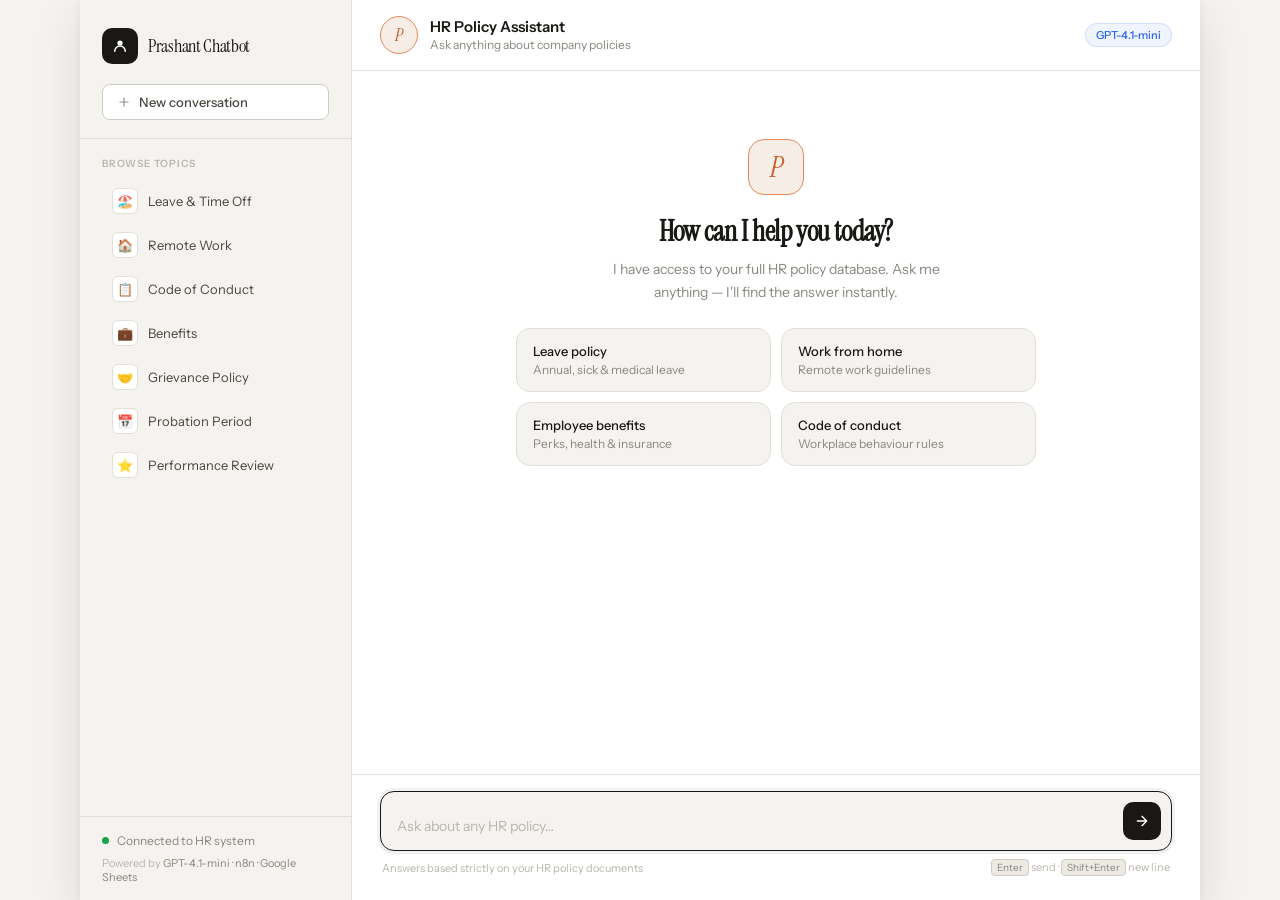
==== index.html @ 4863234f "Rename prashant-chatbot_5.html to index.html" ====
<!DOCTYPE html>
<html lang="en">
<head>
<meta charset="UTF-8"/>
<meta name="viewport" content="width=device-width, initial-scale=1.0"/>
<title>Prashant Chatbot — HR Assistant</title>
<link rel="preconnect" href="https://fonts.googleapis.com"/>
<link rel="preconnect" href="https://fonts.gstatic.com" crossorigin/>
<link href="https://fonts.googleapis.com/css2?family=Instrument+Sans:wght@400;500;600&family=Instrument+Serif:ital@0;1&display=swap" rel="stylesheet"/>
<style>
*,*::before,*::after{box-sizing:border-box;margin:0;padding:0}

:root{
  --bg:#f5f3ef;
  --bg2:#edeae4;
  --white:#ffffff;
  --ink:#1a1814;
  --ink2:#4a4740;
  --ink3:#8a8780;
  --ink4:#b8b5ae;
  --accent:#c8622a;
  --accent-light:#f5ede6;
  --accent-mid:#e8895a;
  --blue:#2563eb;
  --blue-light:#eff4ff;
  --green:#16a34a;
  --green-light:#f0fdf4;
  --border:#e2dfd8;
  --border2:#d0cdc6;
  --shadow:0 1px 3px rgba(0,0,0,.06),0 4px 16px rgba(0,0,0,.06);
  --shadow-lg:0 2px 8px rgba(0,0,0,.06),0 16px 48px rgba(0,0,0,.10);
  --r:14px;
  --r-sm:8px;
  --r-pill:999px;
  --sans:'Instrument Sans',sans-serif;
  --serif:'Instrument Serif',serif;
}

html,body{height:100%;background:var(--bg);font-family:var(--sans);font-size:15px;color:var(--ink);-webkit-font-smoothing:antialiased}

/* ═══ LAYOUT ═══ */
.shell{
  display:grid;
  grid-template-columns:272px 1fr;
  height:100vh;
  max-width:1120px;
  margin:0 auto;
  background:var(--white);
  box-shadow:var(--shadow-lg);
}

/* ═══ SIDEBAR ═══ */
.sidebar{
  display:flex;
  flex-direction:column;
  background:var(--bg);
  border-right:1px solid var(--border);
  overflow:hidden;
}

.sidebar-top{
  padding:28px 22px 18px;
  border-bottom:1px solid var(--border);
}

.brand{
  display:flex;
  align-items:center;
  gap:10px;
  margin-bottom:20px;
}

.brand-icon{
  width:36px;height:36px;
  border-radius:10px;
  background:var(--ink);
  display:flex;align-items:center;justify-content:center;
  flex-shrink:0;
}
.brand-icon svg{width:18px;height:18px}

.brand-name{
  font-family:var(--serif);
  font-size:18px;
  color:var(--ink);
  letter-spacing:-0.3px;
}

.new-chat{
  display:flex;
  align-items:center;
  gap:8px;
  width:100%;
  padding:9px 14px;
  background:var(--white);
  border:1px solid var(--border2);
  border-radius:var(--r-sm);
  font-family:var(--sans);
  font-size:13px;
  font-weight:500;
  color:var(--ink2);
  cursor:pointer;
  transition:all .15s;
}
.new-chat:hover{background:var(--ink);color:#fff;border-color:var(--ink)}
.new-chat svg{width:14px;height:14px;opacity:.6;transition:opacity .15s}
.new-chat:hover svg{opacity:1}

.sidebar-section{
  padding:18px 22px 8px;
}
.sidebar-label{
  font-size:10px;
  font-weight:600;
  letter-spacing:.08em;
  text-transform:uppercase;
  color:var(--ink4);
  margin-bottom:10px;
}

.topic-list{display:flex;flex-direction:column;gap:2px}

.topic-btn{
  display:flex;
  align-items:center;
  gap:10px;
  padding:8px 10px;
  border-radius:var(--r-sm);
  font-size:13px;
  color:var(--ink2);
  background:none;
  border:none;
  cursor:pointer;
  font-family:var(--sans);
  text-align:left;
  transition:background .12s,color .12s;
  width:100%;
}
.topic-btn:hover{background:var(--bg2);color:var(--ink)}
.t-icon{
  width:26px;height:26px;
  border-radius:6px;
  background:var(--white);
  border:1px solid var(--border);
  display:flex;align-items:center;justify-content:center;
  font-size:13px;
  flex-shrink:0;
}

.sidebar-footer{
  margin-top:auto;
  padding:16px 22px;
  border-top:1px solid var(--border);
}
.status-row{
  display:flex;align-items:center;gap:8px;
  font-size:12px;color:var(--ink3);
}
.status-dot{
  width:7px;height:7px;border-radius:50%;
  background:var(--green);
  animation:breathe 2.5s ease-in-out infinite;
}
@keyframes breathe{0%,100%{opacity:1}50%{opacity:.4}}
.powered{margin-top:8px;font-size:11px;color:var(--ink4)}
.powered span{color:var(--ink3)}

/* ═══ MAIN ═══ */
.main{display:flex;flex-direction:column;height:100vh;overflow:hidden}

.topbar{
  display:flex;
  align-items:center;
  justify-content:space-between;
  padding:16px 28px;
  border-bottom:1px solid var(--border);
  flex-shrink:0;
  background:var(--white);
}
.topbar-left{display:flex;align-items:center;gap:12px}
.agent-av{
  width:38px;height:38px;
  border-radius:50%;
  background:var(--accent-light);
  border:1.5px solid var(--accent-mid);
  display:flex;align-items:center;justify-content:center;
  font-family:var(--serif);
  font-style:italic;
  font-size:17px;
  color:var(--accent);
}
.topbar-name{font-size:15px;font-weight:600;color:var(--ink);line-height:1.2}
.topbar-sub{font-size:12px;color:var(--ink3);margin-top:1px}
.model-badge{
  font-size:11px;font-weight:500;
  padding:4px 10px;
  background:var(--blue-light);
  color:var(--blue);
  border-radius:var(--r-pill);
  border:1px solid rgba(37,99,235,.15);
}

/* Messages */
.messages-wrap{
  flex:1;
  overflow-y:auto;
  padding:32px 28px;
  display:flex;
  flex-direction:column;
  gap:26px;
  background:var(--white);
  scroll-behavior:smooth;
}
.messages-wrap::-webkit-scrollbar{width:4px}
.messages-wrap::-webkit-scrollbar-thumb{background:var(--border2);border-radius:4px}

/* Welcome */
.welcome{
  text-align:center;
  padding:36px 20px 16px;
  animation:fadeIn .5s ease both;
}
.welcome-icon{
  width:56px;height:56px;
  border-radius:16px;
  background:var(--accent-light);
  border:1.5px solid var(--accent-mid);
  display:flex;align-items:center;justify-content:center;
  margin:0 auto 18px;
  font-family:var(--serif);
  font-style:italic;
  font-size:28px;
  color:var(--accent);
}
.welcome h2{
  font-family:var(--serif);
  font-size:28px;
  letter-spacing:-.4px;
  color:var(--ink);
  margin-bottom:8px;
}
.welcome p{font-size:14px;color:var(--ink3);max-width:340px;margin:0 auto;line-height:1.65}

.prompts-grid{
  display:grid;
  grid-template-columns:1fr 1fr;
  gap:10px;
  max-width:520px;
  margin:24px auto 0;
}
.prompt-card{
  padding:14px 16px;
  background:var(--bg);
  border:1px solid var(--border);
  border-radius:var(--r);
  cursor:pointer;
  text-align:left;
  font-family:var(--sans);
  transition:all .15s;
  animation:fadeUp .4s ease both;
}
.prompt-card:nth-child(1){animation-delay:.05s}
.prompt-card:nth-child(2){animation-delay:.10s}
.prompt-card:nth-child(3){animation-delay:.15s}
.prompt-card:nth-child(4){animation-delay:.20s}
.prompt-card:hover{background:var(--white);border-color:var(--accent-mid);box-shadow:0 2px 12px rgba(200,98,42,.10)}
.prompt-card:hover .pc-arrow{opacity:1;transform:translateX(0)}
.pc-title{font-size:13px;font-weight:500;color:var(--ink);margin-bottom:3px;display:flex;align-items:center;justify-content:space-between}
.pc-arrow{opacity:0;transform:translateX(-4px);transition:all .15s;font-size:12px;color:var(--accent)}
.pc-sub{font-size:12px;color:var(--ink3)}

/* Message rows */
.msg-group{
  display:flex;
  gap:12px;
  animation:fadeUp .25s ease both;
}
.msg-group.user{flex-direction:row-reverse}

@keyframes fadeUp{from{opacity:0;transform:translateY(12px)}to{opacity:1;transform:translateY(0)}}
@keyframes fadeIn{from{opacity:0}to{opacity:1}}

.msg-av{
  width:32px;height:32px;flex-shrink:0;
  border-radius:50%;
  display:flex;align-items:center;justify-content:center;
  font-size:12px;font-weight:600;
  margin-top:2px;
}
.msg-group.bot .msg-av{background:var(--accent-light);border:1.5px solid var(--accent-mid);color:var(--accent);font-family:var(--serif);font-style:italic;font-size:15px}
.msg-group.user .msg-av{background:var(--ink);color:#fff;font-size:11px}

.msg-body{flex:1;min-width:0}
.msg-name{font-size:12px;font-weight:600;color:var(--ink3);margin-bottom:5px;letter-spacing:.02em}
.msg-group.user .msg-name{text-align:right}

.bubble{
  display:inline-block;
  padding:12px 16px;
  font-size:14px;
  line-height:1.65;
  border-radius:var(--r);
  max-width:100%;
}
.msg-group.bot .bubble{
  background:var(--bg);
  border:1px solid var(--border);
  color:var(--ink);
  border-top-left-radius:4px;
}
.msg-group.user .bubble{
  background:var(--ink);
  color:#fff;
  border-top-right-radius:4px;
  float:right;
  clear:both;
}
.msg-group.user .msg-body{display:flex;flex-direction:column;align-items:flex-end}

/* Typing */
.typing-dots{display:flex;gap:5px;align-items:center;padding:4px 0}
.typing-dots span{
  width:7px;height:7px;
  border-radius:50%;
  background:var(--ink4);
  animation:bob 1.2s infinite ease-in-out;
}
.typing-dots span:nth-child(2){animation-delay:.16s}
.typing-dots span:nth-child(3){animation-delay:.32s}
@keyframes bob{0%,60%,100%{transform:translateY(0);background:var(--ink4)}30%{transform:translateY(-6px);background:var(--accent)}}

/* Input */
.input-zone{
  padding:16px 28px 24px;
  border-top:1px solid var(--border);
  background:var(--white);
  flex-shrink:0;
}
.input-box{
  display:flex;
  align-items:flex-end;
  gap:10px;
  background:var(--bg);
  border:1.5px solid var(--border2);
  border-radius:var(--r);
  padding:10px 10px 10px 16px;
  transition:border-color .15s,box-shadow .15s;
}
.input-box:focus-within{
  border-color:var(--ink);
  box-shadow:0 0 0 3px rgba(26,24,20,.06);
}
textarea{
  flex:1;
  background:none;
  border:none;
  outline:none;
  font-family:var(--sans);
  font-size:14px;
  color:var(--ink);
  resize:none;
  line-height:1.55;
  max-height:130px;
  overflow-y:auto;
  padding:2px 0;
}
textarea::placeholder{color:var(--ink4)}

.send{
  width:38px;height:38px;
  border-radius:10px;
  background:var(--ink);
  border:none;
  cursor:pointer;
  display:flex;align-items:center;justify-content:center;
  flex-shrink:0;
  transition:background .15s,transform .1s,opacity .15s;
}
.send:hover:not(:disabled){background:#333}
.send:active:not(:disabled){transform:scale(.94)}
.send:disabled{opacity:.3;cursor:not-allowed}
.send svg{width:16px;height:16px}

.input-hint{
  display:flex;
  justify-content:space-between;
  align-items:center;
  margin-top:8px;
  font-size:11px;
  color:var(--ink4);
  padding:0 2px;
}
kbd{
  display:inline-block;
  padding:1px 5px;
  background:var(--bg2);
  border:1px solid var(--border2);
  border-radius:4px;
  font-size:10px;
  font-family:var(--sans);
  color:var(--ink3);
}

@media(max-width:680px){
  .shell{grid-template-columns:1fr}
  .sidebar{display:none}
  .topbar{padding:12px 16px}
  .messages-wrap{padding:20px 16px}
  .input-zone{padding:12px 16px 20px}
  .prompts-grid{grid-template-columns:1fr}
}
</style>
</head>
<body>

<div class="shell">

  <!-- SIDEBAR -->
  <aside class="sidebar">
    <div class="sidebar-top">
      <div class="brand">
        <div class="brand-icon">
          <svg viewBox="0 0 24 24" fill="none" xmlns="http://www.w3.org/2000/svg">
            <circle cx="12" cy="8" r="3.5" fill="white"/>
            <path d="M5 19c0-3.87 3.13-7 7-7s7 3.13 7 7" stroke="white" stroke-width="2" stroke-linecap="round"/>
          </svg>
        </div>
        <span class="brand-name">Prashant Chatbot</span>
      </div>
      <button class="new-chat" onclick="clearChat()">
        <svg viewBox="0 0 24 24" fill="none" xmlns="http://www.w3.org/2000/svg">
          <path d="M12 5v14M5 12h14" stroke="currentColor" stroke-width="2" stroke-linecap="round"/>
        </svg>
        New conversation
      </button>
    </div>

    <div class="sidebar-section">
      <div class="sidebar-label">Browse topics</div>
      <div class="topic-list">
        <button class="topic-btn" onclick="askTopic('What is the leave policy?')"><span class="t-icon">🏖️</span>Leave &amp; Time Off</button>
        <button class="topic-btn" onclick="askTopic('What are the work from home rules?')"><span class="t-icon">🏠</span>Remote Work</button>
        <button class="topic-btn" onclick="askTopic('What is the code of conduct?')"><span class="t-icon">📋</span>Code of Conduct</button>
        <button class="topic-btn" onclick="askTopic('What are the employee benefits?')"><span class="t-icon">💼</span>Benefits</button>
        <button class="topic-btn" onclick="askTopic('What is the grievance policy?')"><span class="t-icon">🤝</span>Grievance Policy</button>
        <button class="topic-btn" onclick="askTopic('What is the probation period policy?')"><span class="t-icon">📅</span>Probation Period</button>
        <button class="topic-btn" onclick="askTopic('How does the performance review work?')"><span class="t-icon">⭐</span>Performance Review</button>
      </div>
    </div>

    <div class="sidebar-footer">
      <div class="status-row">
        <div class="status-dot"></div>
        Connected to HR system
      </div>
      <div class="powered">Powered by <span>GPT-4.1-mini · n8n · Google Sheets</span></div>
    </div>
  </aside>

  <!-- MAIN -->
  <div class="main">

    <div class="topbar">
      <div class="topbar-left">
        <div class="agent-av">P</div>
        <div>
          <div class="topbar-name">HR Policy Assistant</div>
          <div class="topbar-sub">Ask anything about company policies</div>
        </div>
      </div>
      <div class="model-badge">GPT-4.1-mini</div>
    </div>

    <div class="messages-wrap" id="messages">
      <div class="welcome" id="welcome">
        <div class="welcome-icon">P</div>
        <h2>How can I help you today?</h2>
        <p>I have access to your full HR policy database. Ask me anything — I'll find the answer instantly.</p>
        <div class="prompts-grid">
          <button class="prompt-card" onclick="usePrompt('What is the leave policy?')">
            <div class="pc-title">Leave policy <span class="pc-arrow">→</span></div>
            <div class="pc-sub">Annual, sick &amp; medical leave</div>
          </button>
          <button class="prompt-card" onclick="usePrompt('What are the work from home rules?')">
            <div class="pc-title">Work from home <span class="pc-arrow">→</span></div>
            <div class="pc-sub">Remote work guidelines</div>
          </button>
          <button class="prompt-card" onclick="usePrompt('What are the employee benefits?')">
            <div class="pc-title">Employee benefits <span class="pc-arrow">→</span></div>
            <div class="pc-sub">Perks, health &amp; insurance</div>
          </button>
          <button class="prompt-card" onclick="usePrompt('What is the code of conduct?')">
            <div class="pc-title">Code of conduct <span class="pc-arrow">→</span></div>
            <div class="pc-sub">Workplace behaviour rules</div>
          </button>
        </div>
      </div>
    </div>

    <div class="input-zone">
      <div class="input-box">
        <textarea id="inp" rows="1" placeholder="Ask about any HR policy…" onkeydown="onKey(event)" oninput="resize(this)"></textarea>
        <button class="send" id="sendBtn" onclick="send()" title="Send">
          <svg viewBox="0 0 24 24" fill="none" xmlns="http://www.w3.org/2000/svg">
            <path d="M5 12h14M12 5l7 7-7 7" stroke="white" stroke-width="2" stroke-linecap="round" stroke-linejoin="round"/>
          </svg>
        </button>
      </div>
      <div class="input-hint">
        <span>Answers based strictly on your HR policy documents</span>
        <span><kbd>Enter</kbd> send · <kbd>Shift+Enter</kbd> new line</span>
      </div>
    </div>

  </div>
</div>

<script>
const HOOK = 'https://gerotoone.n8n-wsk.com/webhook/e9af0c64-4ff2-462b-965d-ab16f5fd83fd';
const sid  = 'sid_' + Math.random().toString(36).slice(2,11);
let busy = false;

function resize(el){el.style.height='auto';el.style.height=Math.min(el.scrollHeight,130)+'px'}
function onKey(e){if(e.key==='Enter'&&!e.shiftKey){e.preventDefault();send()}}
function usePrompt(q){document.getElementById('inp').value=q;send()}
function askTopic(q){document.getElementById('inp').value=q;send()}

function hideWelcome(){const w=document.getElementById('welcome');if(w)w.remove()}
function scrollEnd(){const m=document.getElementById('messages');m.scrollTop=m.scrollHeight}

function addMsg(role,html){
  hideWelcome();
  const wrap=document.getElementById('messages');
  const g=document.createElement('div'); g.className='msg-group '+role;
  const av=document.createElement('div'); av.className='msg-av'; av.textContent=role==='bot'?'P':'You';
  const body=document.createElement('div'); body.className='msg-body';
  const nm=document.createElement('div'); nm.className='msg-name'; nm.textContent=role==='bot'?'Prashant Chatbot':'You';
  const bub=document.createElement('div'); bub.className='bubble'; bub.innerHTML=html;
  body.appendChild(nm); body.appendChild(bub);
  g.appendChild(av); g.appendChild(body);
  wrap.appendChild(g); scrollEnd();
  return g;
}

function showTyping(){
  const wrap=document.getElementById('messages');
  const g=document.createElement('div'); g.className='msg-group bot'; g.id='typing-row';
  const av=document.createElement('div'); av.className='msg-av'; av.textContent='P';
  const body=document.createElement('div'); body.className='msg-body';
  const nm=document.createElement('div'); nm.className='msg-name'; nm.textContent='Prashant Chatbot';
  const bub=document.createElement('div'); bub.className='bubble';
  bub.innerHTML='<div class="typing-dots"><span></span><span></span><span></span></div>';
  body.appendChild(nm); body.appendChild(bub);
  g.appendChild(av); g.appendChild(body);
  wrap.appendChild(g); scrollEnd();
}

function removeTyping(){const t=document.getElementById('typing-row');if(t)t.remove()}

function fmt(t){
  return t
    .replace(/&/g,'&amp;').replace(/</g,'&lt;').replace(/>/g,'&gt;')
    .replace(/\*\*(.*?)\*\*/g,'<strong>$1</strong>')
    .replace(/\n/g,'<br>');
}

async function send(){
  if(busy)return;
  const inp=document.getElementById('inp');
  const text=inp.value.trim(); if(!text)return;
  addMsg('user',fmt(text));
  inp.value=''; inp.style.height='auto';
  busy=true; document.getElementById('sendBtn').disabled=true;
  showTyping();
  try{
    const res=await fetch(HOOK, { method: 'POST', headers: { 'Content-Type': 'application/json' }, body: JSON.stringify({ chatInput: text, sessionId: sid }) }); removeTyping();
    if(!res.ok)throw new Error('HTTP '+res.status);
    const data=await res.json();
    let reply='';
    if(typeof data==='string')reply=data;
    else if(data.output)reply=data.output;
    else if(data.text)reply=data.text;
    else if(data.message)reply=data.message;
    else if(Array.isArray(data)&&data[0])reply=data[0].output||data[0].text||JSON.stringify(data[0]);
    else reply=JSON.stringify(data);
    addMsg('bot',fmt(reply));
  }catch(err){
    removeTyping();
    addMsg('bot','<span style="color:var(--accent)">⚠</span> Could not reach the HR system. Please try again in a moment.');
    console.error(err);
  }
  busy=false; document.getElementById('sendBtn').disabled=false; inp.focus();
}

function clearChat(){
  const m=document.getElementById('messages'); m.innerHTML='';
  const w=document.createElement('div'); w.className='welcome'; w.id='welcome';
  w.innerHTML=`<div class="welcome-icon">P</div>
    <h2>How can I help you today?</h2>
    <p>I have access to your full HR policy database. Ask me anything — I'll find the answer instantly.</p>
    <div class="prompts-grid">
      <button class="prompt-card" onclick="usePrompt('What is the leave policy?')"><div class="pc-title">Leave policy <span class="pc-arrow">→</span></div><div class="pc-sub">Annual, sick &amp; medical leave</div></button>
      <button class="prompt-card" onclick="usePrompt('What are the work from home rules?')"><div class="pc-title">Work from home <span class="pc-arrow">→</span></div><div class="pc-sub">Remote work guidelines</div></button>
      <button class="prompt-card" onclick="usePrompt('What are the employee benefits?')"><div class="pc-title">Employee benefits <span class="pc-arrow">→</span></div><div class="pc-sub">Perks, health &amp; insurance</div></button>
      <button class="prompt-card" onclick="usePrompt('What is the code of conduct?')"><div class="pc-title">Code of conduct <span class="pc-arrow">→</span></div><div class="pc-sub">Workplace behaviour rules</div></button>
    </div>`;
  m.appendChild(w);
  document.getElementById('inp').focus();
}

document.getElementById('inp').focus();
</script>
</body>
</html>
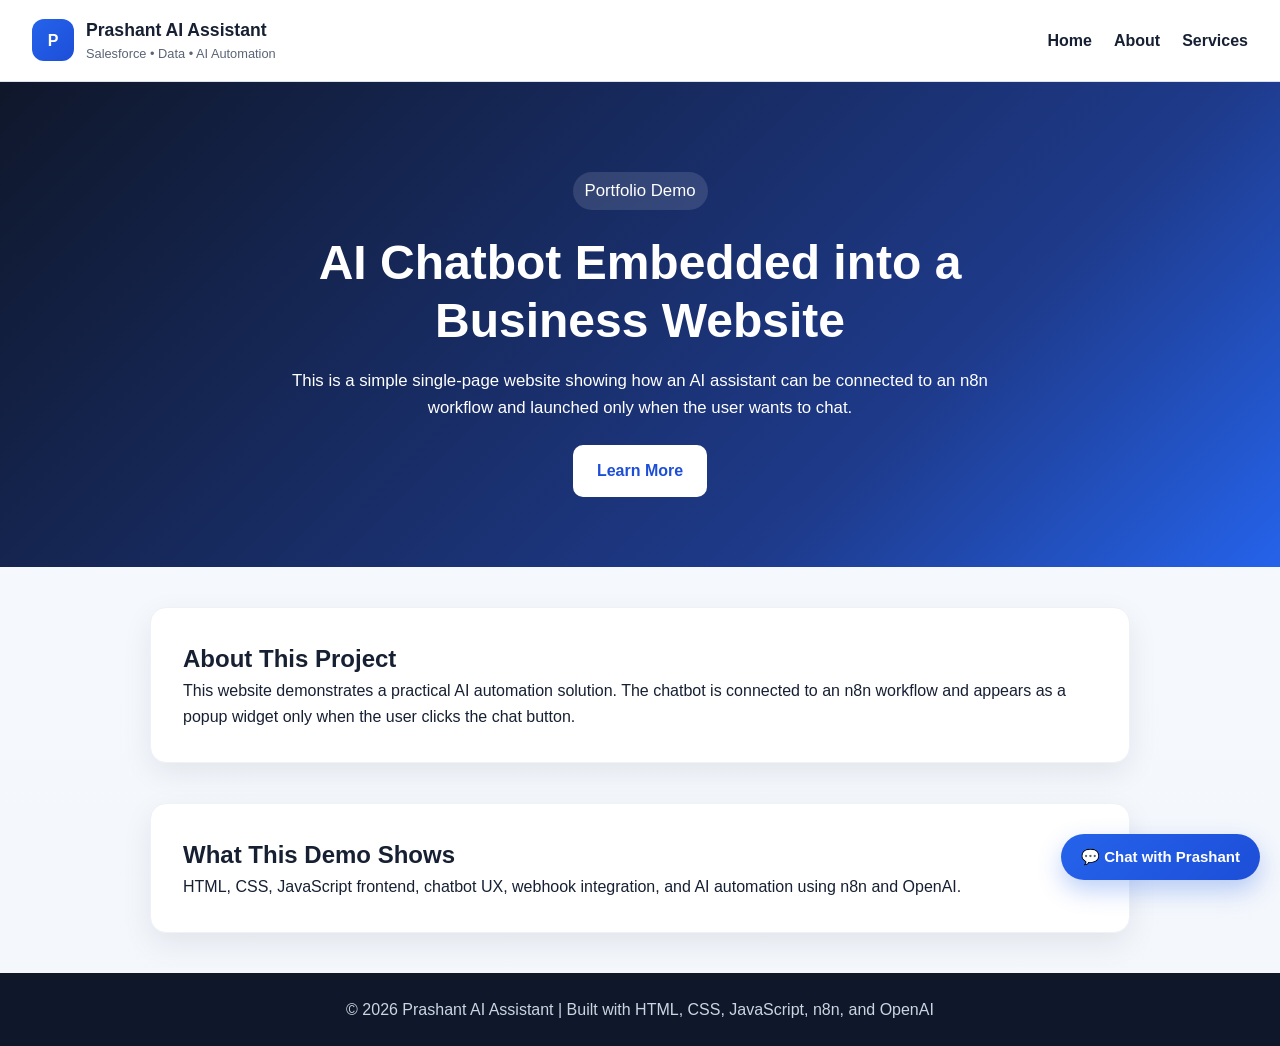
==== commit d467c565: "Add chatbot website files" ====
--- a/index.html
+++ b/index.html
@@ -1,614 +1,125 @@
 <!DOCTYPE html>
 <html lang="en">
 <head>
-<meta charset="UTF-8"/>
-<meta name="viewport" content="width=device-width, initial-scale=1.0"/>
-<title>Prashant Chatbot — HR Assistant</title>
-<link rel="preconnect" href="https://fonts.googleapis.com"/>
-<link rel="preconnect" href="https://fonts.gstatic.com" crossorigin/>
-<link href="https://fonts.googleapis.com/css2?family=Instrument+Sans:wght@400;500;600&family=Instrument+Serif:ital@0;1&display=swap" rel="stylesheet"/>
-<style>
-*,*::before,*::after{box-sizing:border-box;margin:0;padding:0}
-
-:root{
-  --bg:#f5f3ef;
-  --bg2:#edeae4;
-  --white:#ffffff;
-  --ink:#1a1814;
-  --ink2:#4a4740;
-  --ink3:#8a8780;
-  --ink4:#b8b5ae;
-  --accent:#c8622a;
-  --accent-light:#f5ede6;
-  --accent-mid:#e8895a;
-  --blue:#2563eb;
-  --blue-light:#eff4ff;
-  --green:#16a34a;
-  --green-light:#f0fdf4;
-  --border:#e2dfd8;
-  --border2:#d0cdc6;
-  --shadow:0 1px 3px rgba(0,0,0,.06),0 4px 16px rgba(0,0,0,.06);
-  --shadow-lg:0 2px 8px rgba(0,0,0,.06),0 16px 48px rgba(0,0,0,.10);
-  --r:14px;
-  --r-sm:8px;
-  --r-pill:999px;
-  --sans:'Instrument Sans',sans-serif;
-  --serif:'Instrument Serif',serif;
-}
-
-html,body{height:100%;background:var(--bg);font-family:var(--sans);font-size:15px;color:var(--ink);-webkit-font-smoothing:antialiased}
-
-/* ═══ LAYOUT ═══ */
-.shell{
-  display:grid;
-  grid-template-columns:272px 1fr;
-  height:100vh;
-  max-width:1120px;
-  margin:0 auto;
-  background:var(--white);
-  box-shadow:var(--shadow-lg);
-}
-
-/* ═══ SIDEBAR ═══ */
-.sidebar{
-  display:flex;
-  flex-direction:column;
-  background:var(--bg);
-  border-right:1px solid var(--border);
-  overflow:hidden;
-}
-
-.sidebar-top{
-  padding:28px 22px 18px;
-  border-bottom:1px solid var(--border);
-}
-
-.brand{
-  display:flex;
-  align-items:center;
-  gap:10px;
-  margin-bottom:20px;
-}
-
-.brand-icon{
-  width:36px;height:36px;
-  border-radius:10px;
-  background:var(--ink);
-  display:flex;align-items:center;justify-content:center;
-  flex-shrink:0;
-}
-.brand-icon svg{width:18px;height:18px}
-
-.brand-name{
-  font-family:var(--serif);
-  font-size:18px;
-  color:var(--ink);
-  letter-spacing:-0.3px;
-}
-
-.new-chat{
-  display:flex;
-  align-items:center;
-  gap:8px;
-  width:100%;
-  padding:9px 14px;
-  background:var(--white);
-  border:1px solid var(--border2);
-  border-radius:var(--r-sm);
-  font-family:var(--sans);
-  font-size:13px;
-  font-weight:500;
-  color:var(--ink2);
-  cursor:pointer;
-  transition:all .15s;
-}
-.new-chat:hover{background:var(--ink);color:#fff;border-color:var(--ink)}
-.new-chat svg{width:14px;height:14px;opacity:.6;transition:opacity .15s}
-.new-chat:hover svg{opacity:1}
-
-.sidebar-section{
-  padding:18px 22px 8px;
-}
-.sidebar-label{
-  font-size:10px;
-  font-weight:600;
-  letter-spacing:.08em;
-  text-transform:uppercase;
-  color:var(--ink4);
-  margin-bottom:10px;
-}
-
-.topic-list{display:flex;flex-direction:column;gap:2px}
-
-.topic-btn{
-  display:flex;
-  align-items:center;
-  gap:10px;
-  padding:8px 10px;
-  border-radius:var(--r-sm);
-  font-size:13px;
-  color:var(--ink2);
-  background:none;
-  border:none;
-  cursor:pointer;
-  font-family:var(--sans);
-  text-align:left;
-  transition:background .12s,color .12s;
-  width:100%;
-}
-.topic-btn:hover{background:var(--bg2);color:var(--ink)}
-.t-icon{
-  width:26px;height:26px;
-  border-radius:6px;
-  background:var(--white);
-  border:1px solid var(--border);
-  display:flex;align-items:center;justify-content:center;
-  font-size:13px;
-  flex-shrink:0;
-}
-
-.sidebar-footer{
-  margin-top:auto;
-  padding:16px 22px;
-  border-top:1px solid var(--border);
-}
-.status-row{
-  display:flex;align-items:center;gap:8px;
-  font-size:12px;color:var(--ink3);
-}
-.status-dot{
-  width:7px;height:7px;border-radius:50%;
-  background:var(--green);
-  animation:breathe 2.5s ease-in-out infinite;
-}
-@keyframes breathe{0%,100%{opacity:1}50%{opacity:.4}}
-.powered{margin-top:8px;font-size:11px;color:var(--ink4)}
-.powered span{color:var(--ink3)}
-
-/* ═══ MAIN ═══ */
-.main{display:flex;flex-direction:column;height:100vh;overflow:hidden}
-
-.topbar{
-  display:flex;
-  align-items:center;
-  justify-content:space-between;
-  padding:16px 28px;
-  border-bottom:1px solid var(--border);
-  flex-shrink:0;
-  background:var(--white);
-}
-.topbar-left{display:flex;align-items:center;gap:12px}
-.agent-av{
-  width:38px;height:38px;
-  border-radius:50%;
-  background:var(--accent-light);
-  border:1.5px solid var(--accent-mid);
-  display:flex;align-items:center;justify-content:center;
-  font-family:var(--serif);
-  font-style:italic;
-  font-size:17px;
-  color:var(--accent);
-}
-.topbar-name{font-size:15px;font-weight:600;color:var(--ink);line-height:1.2}
-.topbar-sub{font-size:12px;color:var(--ink3);margin-top:1px}
-.model-badge{
-  font-size:11px;font-weight:500;
-  padding:4px 10px;
-  background:var(--blue-light);
-  color:var(--blue);
-  border-radius:var(--r-pill);
-  border:1px solid rgba(37,99,235,.15);
-}
-
-/* Messages */
-.messages-wrap{
-  flex:1;
-  overflow-y:auto;
-  padding:32px 28px;
-  display:flex;
-  flex-direction:column;
-  gap:26px;
-  background:var(--white);
-  scroll-behavior:smooth;
-}
-.messages-wrap::-webkit-scrollbar{width:4px}
-.messages-wrap::-webkit-scrollbar-thumb{background:var(--border2);border-radius:4px}
-
-/* Welcome */
-.welcome{
-  text-align:center;
-  padding:36px 20px 16px;
-  animation:fadeIn .5s ease both;
-}
-.welcome-icon{
-  width:56px;height:56px;
-  border-radius:16px;
-  background:var(--accent-light);
-  border:1.5px solid var(--accent-mid);
-  display:flex;align-items:center;justify-content:center;
-  margin:0 auto 18px;
-  font-family:var(--serif);
-  font-style:italic;
-  font-size:28px;
-  color:var(--accent);
-}
-.welcome h2{
-  font-family:var(--serif);
-  font-size:28px;
-  letter-spacing:-.4px;
-  color:var(--ink);
-  margin-bottom:8px;
-}
-.welcome p{font-size:14px;color:var(--ink3);max-width:340px;margin:0 auto;line-height:1.65}
-
-.prompts-grid{
-  display:grid;
-  grid-template-columns:1fr 1fr;
-  gap:10px;
-  max-width:520px;
-  margin:24px auto 0;
-}
-.prompt-card{
-  padding:14px 16px;
-  background:var(--bg);
-  border:1px solid var(--border);
-  border-radius:var(--r);
-  cursor:pointer;
-  text-align:left;
-  font-family:var(--sans);
-  transition:all .15s;
-  animation:fadeUp .4s ease both;
-}
-.prompt-card:nth-child(1){animation-delay:.05s}
-.prompt-card:nth-child(2){animation-delay:.10s}
-.prompt-card:nth-child(3){animation-delay:.15s}
-.prompt-card:nth-child(4){animation-delay:.20s}
-.prompt-card:hover{background:var(--white);border-color:var(--accent-mid);box-shadow:0 2px 12px rgba(200,98,42,.10)}
-.prompt-card:hover .pc-arrow{opacity:1;transform:translateX(0)}
-.pc-title{font-size:13px;font-weight:500;color:var(--ink);margin-bottom:3px;display:flex;align-items:center;justify-content:space-between}
-.pc-arrow{opacity:0;transform:translateX(-4px);transition:all .15s;font-size:12px;color:var(--accent)}
-.pc-sub{font-size:12px;color:var(--ink3)}
-
-/* Message rows */
-.msg-group{
-  display:flex;
-  gap:12px;
-  animation:fadeUp .25s ease both;
-}
-.msg-group.user{flex-direction:row-reverse}
-
-@keyframes fadeUp{from{opacity:0;transform:translateY(12px)}to{opacity:1;transform:translateY(0)}}
-@keyframes fadeIn{from{opacity:0}to{opacity:1}}
-
-.msg-av{
-  width:32px;height:32px;flex-shrink:0;
-  border-radius:50%;
-  display:flex;align-items:center;justify-content:center;
-  font-size:12px;font-weight:600;
-  margin-top:2px;
-}
-.msg-group.bot .msg-av{background:var(--accent-light);border:1.5px solid var(--accent-mid);color:var(--accent);font-family:var(--serif);font-style:italic;font-size:15px}
-.msg-group.user .msg-av{background:var(--ink);color:#fff;font-size:11px}
-
-.msg-body{flex:1;min-width:0}
-.msg-name{font-size:12px;font-weight:600;color:var(--ink3);margin-bottom:5px;letter-spacing:.02em}
-.msg-group.user .msg-name{text-align:right}
-
-.bubble{
-  display:inline-block;
-  padding:12px 16px;
-  font-size:14px;
-  line-height:1.65;
-  border-radius:var(--r);
-  max-width:100%;
-}
-.msg-group.bot .bubble{
-  background:var(--bg);
-  border:1px solid var(--border);
-  color:var(--ink);
-  border-top-left-radius:4px;
-}
-.msg-group.user .bubble{
-  background:var(--ink);
-  color:#fff;
-  border-top-right-radius:4px;
-  float:right;
-  clear:both;
-}
-.msg-group.user .msg-body{display:flex;flex-direction:column;align-items:flex-end}
-
-/* Typing */
-.typing-dots{display:flex;gap:5px;align-items:center;padding:4px 0}
-.typing-dots span{
-  width:7px;height:7px;
-  border-radius:50%;
-  background:var(--ink4);
-  animation:bob 1.2s infinite ease-in-out;
-}
-.typing-dots span:nth-child(2){animation-delay:.16s}
-.typing-dots span:nth-child(3){animation-delay:.32s}
-@keyframes bob{0%,60%,100%{transform:translateY(0);background:var(--ink4)}30%{transform:translateY(-6px);background:var(--accent)}}
-
-/* Input */
-.input-zone{
-  padding:16px 28px 24px;
-  border-top:1px solid var(--border);
-  background:var(--white);
-  flex-shrink:0;
-}
-.input-box{
-  display:flex;
-  align-items:flex-end;
-  gap:10px;
-  background:var(--bg);
-  border:1.5px solid var(--border2);
-  border-radius:var(--r);
-  padding:10px 10px 10px 16px;
-  transition:border-color .15s,box-shadow .15s;
-}
-.input-box:focus-within{
-  border-color:var(--ink);
-  box-shadow:0 0 0 3px rgba(26,24,20,.06);
-}
-textarea{
-  flex:1;
-  background:none;
-  border:none;
-  outline:none;
-  font-family:var(--sans);
-  font-size:14px;
-  color:var(--ink);
-  resize:none;
-  line-height:1.55;
-  max-height:130px;
-  overflow-y:auto;
-  padding:2px 0;
-}
-textarea::placeholder{color:var(--ink4)}
-
-.send{
-  width:38px;height:38px;
-  border-radius:10px;
-  background:var(--ink);
-  border:none;
-  cursor:pointer;
-  display:flex;align-items:center;justify-content:center;
-  flex-shrink:0;
-  transition:background .15s,transform .1s,opacity .15s;
-}
-.send:hover:not(:disabled){background:#333}
-.send:active:not(:disabled){transform:scale(.94)}
-.send:disabled{opacity:.3;cursor:not-allowed}
-.send svg{width:16px;height:16px}
-
-.input-hint{
-  display:flex;
-  justify-content:space-between;
-  align-items:center;
-  margin-top:8px;
-  font-size:11px;
-  color:var(--ink4);
-  padding:0 2px;
-}
-kbd{
-  display:inline-block;
-  padding:1px 5px;
-  background:var(--bg2);
-  border:1px solid var(--border2);
-  border-radius:4px;
-  font-size:10px;
-  font-family:var(--sans);
-  color:var(--ink3);
-}
-
-@media(max-width:680px){
-  .shell{grid-template-columns:1fr}
-  .sidebar{display:none}
-  .topbar{padding:12px 16px}
-  .messages-wrap{padding:20px 16px}
-  .input-zone{padding:12px 16px 20px}
-  .prompts-grid{grid-template-columns:1fr}
-}
-</style>
+  <meta charset="UTF-8" />
+  <meta name="viewport" content="width=device-width, initial-scale=1.0" />
+  <title>Prashant AI Assistant</title>
+  <link rel="stylesheet" href="style.css" />
 </head>
 <body>
 
-<div class="shell">
-
-  <!-- SIDEBAR -->
-  <aside class="sidebar">
-    <div class="sidebar-top">
-      <div class="brand">
-        <div class="brand-icon">
-          <svg viewBox="0 0 24 24" fill="none" xmlns="http://www.w3.org/2000/svg">
-            <circle cx="12" cy="8" r="3.5" fill="white"/>
-            <path d="M5 19c0-3.87 3.13-7 7-7s7 3.13 7 7" stroke="white" stroke-width="2" stroke-linecap="round"/>
-          </svg>
-        </div>
-        <span class="brand-name">Prashant Chatbot</span>
-      </div>
-      <button class="new-chat" onclick="clearChat()">
-        <svg viewBox="0 0 24 24" fill="none" xmlns="http://www.w3.org/2000/svg">
-          <path d="M12 5v14M5 12h14" stroke="currentColor" stroke-width="2" stroke-linecap="round"/>
-        </svg>
-        New conversation
-      </button>
-    </div>
-
-    <div class="sidebar-section">
-      <div class="sidebar-label">Browse topics</div>
-      <div class="topic-list">
-        <button class="topic-btn" onclick="askTopic('What is the leave policy?')"><span class="t-icon">🏖️</span>Leave &amp; Time Off</button>
-        <button class="topic-btn" onclick="askTopic('What are the work from home rules?')"><span class="t-icon">🏠</span>Remote Work</button>
-        <button class="topic-btn" onclick="askTopic('What is the code of conduct?')"><span class="t-icon">📋</span>Code of Conduct</button>
-        <button class="topic-btn" onclick="askTopic('What are the employee benefits?')"><span class="t-icon">💼</span>Benefits</button>
-        <button class="topic-btn" onclick="askTopic('What is the grievance policy?')"><span class="t-icon">🤝</span>Grievance Policy</button>
-        <button class="topic-btn" onclick="askTopic('What is the probation period policy?')"><span class="t-icon">📅</span>Probation Period</button>
-        <button class="topic-btn" onclick="askTopic('How does the performance review work?')"><span class="t-icon">⭐</span>Performance Review</button>
+  <header class="navbar">
+    <div class="brand">
+      <div class="brand-logo">P</div>
+      <div>
+        <div class="logo">Prashant AI Assistant</div>
+        <div class="tagline">Salesforce • Data • AI Automation</div>
       </div>
     </div>
 
-    <div class="sidebar-footer">
-      <div class="status-row">
-        <div class="status-dot"></div>
-        Connected to HR system
-      </div>
-      <div class="powered">Powered by <span>GPT-4.1-mini · n8n · Google Sheets</span></div>
+    <button class="menu-toggle" id="menuToggle">☰</button>
+
+    <nav id="navMenu">
+      <a href="#home">Home</a>
+      <a href="#about">About</a>
+      <a href="#services">Services</a>
+    </nav>
+  </header>
+
+  <section id="home" class="hero">
+    <div class="hero-content">
+      <p class="hero-label">Portfolio Demo</p>
+      <h1>AI Chatbot Embedded into a Business Website</h1>
+      <p>
+        This is a simple single-page website showing how an AI assistant can be connected
+        to an n8n workflow and launched only when the user wants to chat.
+      </p>
+      <a href="#about" class="btn">Learn More</a>
     </div>
-  </aside>
+  </section>
 
-  <!-- MAIN -->
-  <div class="main">
+  <section id="about" class="about">
+    <h2>About This Project</h2>
+    <p>
+      This website demonstrates a practical AI automation solution. The chatbot is connected
+      to an n8n workflow and appears as a popup widget only when the user clicks the chat button.
+    </p>
+  </section>
 
-    <div class="topbar">
-      <div class="topbar-left">
-        <div class="agent-av">P</div>
-        <div>
-          <div class="topbar-name">HR Policy Assistant</div>
-          <div class="topbar-sub">Ask anything about company policies</div>
-        </div>
-      </div>
-      <div class="model-badge">GPT-4.1-mini</div>
+  <section id="services" class="about">
+    <h2>What This Demo Shows</h2>
+    <p>
+      HTML, CSS, JavaScript frontend, chatbot UX, webhook integration, and AI automation
+      using n8n and OpenAI.
+    </p>
+  </section>
+
+  <footer class="footer">
+    <p>© 2026 Prashant AI Assistant | Built with HTML, CSS, JavaScript, n8n, and OpenAI</p>
+  </footer>
+
+  <!-- Floating Chat Button -->
+<button id="chatLauncher" class="chat-launcher">💬 Chat with Prashant</button>
+
+<!-- Chat Popup -->
+<div id="chatPopup" class="chat-popup hidden">
+  <div class="chat-popup-header">
+    <div>
+      <h3>Prashant AI Assistant</h3>
+      <p>Ask me anything</p>
     </div>
+    <button id="closeChat" class="close-chat">✕</button>
+  </div>
 
-    <div class="messages-wrap" id="messages">
-      <div class="welcome" id="welcome">
-        <div class="welcome-icon">P</div>
-        <h2>How can I help you today?</h2>
-        <p>I have access to your full HR policy database. Ask me anything — I'll find the answer instantly.</p>
-        <div class="prompts-grid">
-          <button class="prompt-card" onclick="usePrompt('What is the leave policy?')">
-            <div class="pc-title">Leave policy <span class="pc-arrow">→</span></div>
-            <div class="pc-sub">Annual, sick &amp; medical leave</div>
-          </button>
-          <button class="prompt-card" onclick="usePrompt('What are the work from home rules?')">
-            <div class="pc-title">Work from home <span class="pc-arrow">→</span></div>
-            <div class="pc-sub">Remote work guidelines</div>
-          </button>
-          <button class="prompt-card" onclick="usePrompt('What are the employee benefits?')">
-            <div class="pc-title">Employee benefits <span class="pc-arrow">→</span></div>
-            <div class="pc-sub">Perks, health &amp; insurance</div>
-          </button>
-          <button class="prompt-card" onclick="usePrompt('What is the code of conduct?')">
-            <div class="pc-title">Code of conduct <span class="pc-arrow">→</span></div>
-            <div class="pc-sub">Workplace behaviour rules</div>
-          </button>
-        </div>
-      </div>
+  <!-- Quick Actions -->
+  <div class="chat-actions">
+    <label for="fileUpload" class="action-btn">📎 Upload File</label>
+    <button id="raiseTicketBtn" class="action-btn" type="button">🎫 Raise Ticket</button>
+    <button id="emailHrBtn" class="action-btn" type="button">✉️ Email HR</button>
+    <input
+      type="file"
+      id="fileUpload"
+      class="hidden-file"
+      accept=".pdf,.doc,.docx,.png,.jpg,.jpeg"
+    />
+  </div>
+
+  <!-- Hidden panels -->
+  <div id="ticketPanel" class="action-panel hidden">
+    <h4>Raise HR Ticket</h4>
+    <input type="text" id="ticketName" placeholder="Your name" />
+    <input type="email" id="ticketEmail" placeholder="Your email" />
+    <input type="text" id="ticketSubject" placeholder="Issue subject" />
+    <textarea id="ticketDescription" rows="3" placeholder="Describe the issue"></textarea>
+    <button id="submitTicketBtn" class="panel-submit-btn">Submit Ticket</button>
+  </div>
+
+  <div id="emailPanel" class="action-panel hidden">
+    <h4>Email HR</h4>
+    <input type="text" id="emailName" placeholder="Your name" />
+    <input type="email" id="emailFrom" placeholder="Your email" />
+    <input type="text" id="emailSubject" placeholder="Email subject" />
+    <textarea id="emailBody" rows="3" placeholder="Write your message"></textarea>
+    <button id="sendEmailBtn" class="panel-submit-btn">Send to HR</button>
+  </div>
+
+  <div id="messages" class="messages">
+    <div class="bot-message">
+      <strong>Prashant AI Assistant:</strong><br />
+      Hello! How can I help you today?
     </div>
+  </div>
 
-    <div class="input-zone">
-      <div class="input-box">
-        <textarea id="inp" rows="1" placeholder="Ask about any HR policy…" onkeydown="onKey(event)" oninput="resize(this)"></textarea>
-        <button class="send" id="sendBtn" onclick="send()" title="Send">
-          <svg viewBox="0 0 24 24" fill="none" xmlns="http://www.w3.org/2000/svg">
-            <path d="M5 12h14M12 5l7 7-7 7" stroke="white" stroke-width="2" stroke-linecap="round" stroke-linejoin="round"/>
-          </svg>
-        </button>
-      </div>
-      <div class="input-hint">
-        <span>Answers based strictly on your HR policy documents</span>
-        <span><kbd>Enter</kbd> send · <kbd>Shift+Enter</kbd> new line</span>
-      </div>
-    </div>
+  <div class="input-area">
+    <textarea id="inp" placeholder="Type your message..." rows="2"></textarea>
+    <button id="sendBtn">Send</button>
+  </div>
 
+  <div class="chat-help">
+    Press <strong>Enter</strong> to send
   </div>
 </div>
 
-<script>
-const HOOK = 'https://gerotoone.n8n-wsk.com/webhook/e9af0c64-4ff2-462b-965d-ab16f5fd83fd';
-const sid  = 'sid_' + Math.random().toString(36).slice(2,11);
-let busy = false;
-
-function resize(el){el.style.height='auto';el.style.height=Math.min(el.scrollHeight,130)+'px'}
-function onKey(e){if(e.key==='Enter'&&!e.shiftKey){e.preventDefault();send()}}
-function usePrompt(q){document.getElementById('inp').value=q;send()}
-function askTopic(q){document.getElementById('inp').value=q;send()}
-
-function hideWelcome(){const w=document.getElementById('welcome');if(w)w.remove()}
-function scrollEnd(){const m=document.getElementById('messages');m.scrollTop=m.scrollHeight}
-
-function addMsg(role,html){
-  hideWelcome();
-  const wrap=document.getElementById('messages');
-  const g=document.createElement('div'); g.className='msg-group '+role;
-  const av=document.createElement('div'); av.className='msg-av'; av.textContent=role==='bot'?'P':'You';
-  const body=document.createElement('div'); body.className='msg-body';
-  const nm=document.createElement('div'); nm.className='msg-name'; nm.textContent=role==='bot'?'Prashant Chatbot':'You';
-  const bub=document.createElement('div'); bub.className='bubble'; bub.innerHTML=html;
-  body.appendChild(nm); body.appendChild(bub);
-  g.appendChild(av); g.appendChild(body);
-  wrap.appendChild(g); scrollEnd();
-  return g;
-}
-
-function showTyping(){
-  const wrap=document.getElementById('messages');
-  const g=document.createElement('div'); g.className='msg-group bot'; g.id='typing-row';
-  const av=document.createElement('div'); av.className='msg-av'; av.textContent='P';
-  const body=document.createElement('div'); body.className='msg-body';
-  const nm=document.createElement('div'); nm.className='msg-name'; nm.textContent='Prashant Chatbot';
-  const bub=document.createElement('div'); bub.className='bubble';
-  bub.innerHTML='<div class="typing-dots"><span></span><span></span><span></span></div>';
-  body.appendChild(nm); body.appendChild(bub);
-  g.appendChild(av); g.appendChild(body);
-  wrap.appendChild(g); scrollEnd();
-}
-
-function removeTyping(){const t=document.getElementById('typing-row');if(t)t.remove()}
-
-function fmt(t){
-  return t
-    .replace(/&/g,'&amp;').replace(/</g,'&lt;').replace(/>/g,'&gt;')
-    .replace(/\*\*(.*?)\*\*/g,'<strong>$1</strong>')
-    .replace(/\n/g,'<br>');
-}
-
-async function send(){
-  if(busy)return;
-  const inp=document.getElementById('inp');
-  const text=inp.value.trim(); if(!text)return;
-  addMsg('user',fmt(text));
-  inp.value=''; inp.style.height='auto';
-  busy=true; document.getElementById('sendBtn').disabled=true;
-  showTyping();
-  try{
-    const res=await fetch(HOOK, { method: 'POST', headers: { 'Content-Type': 'application/json' }, body: JSON.stringify({ chatInput: text, sessionId: sid }) }); removeTyping();
-    if(!res.ok)throw new Error('HTTP '+res.status);
-    const data=await res.json();
-    let reply='';
-    if(typeof data==='string')reply=data;
-    else if(data.output)reply=data.output;
-    else if(data.text)reply=data.text;
-    else if(data.message)reply=data.message;
-    else if(Array.isArray(data)&&data[0])reply=data[0].output||data[0].text||JSON.stringify(data[0]);
-    else reply=JSON.stringify(data);
-    addMsg('bot',fmt(reply));
-  }catch(err){
-    removeTyping();
-    addMsg('bot','<span style="color:var(--accent)">⚠</span> Could not reach the HR system. Please try again in a moment.');
-    console.error(err);
-  }
-  busy=false; document.getElementById('sendBtn').disabled=false; inp.focus();
-}
-
-function clearChat(){
-  const m=document.getElementById('messages'); m.innerHTML='';
-  const w=document.createElement('div'); w.className='welcome'; w.id='welcome';
-  w.innerHTML=`<div class="welcome-icon">P</div>
-    <h2>How can I help you today?</h2>
-    <p>I have access to your full HR policy database. Ask me anything — I'll find the answer instantly.</p>
-    <div class="prompts-grid">
-      <button class="prompt-card" onclick="usePrompt('What is the leave policy?')"><div class="pc-title">Leave policy <span class="pc-arrow">→</span></div><div class="pc-sub">Annual, sick &amp; medical leave</div></button>
-      <button class="prompt-card" onclick="usePrompt('What are the work from home rules?')"><div class="pc-title">Work from home <span class="pc-arrow">→</span></div><div class="pc-sub">Remote work guidelines</div></button>
-      <button class="prompt-card" onclick="usePrompt('What are the employee benefits?')"><div class="pc-title">Employee benefits <span class="pc-arrow">→</span></div><div class="pc-sub">Perks, health &amp; insurance</div></button>
-      <button class="prompt-card" onclick="usePrompt('What is the code of conduct?')"><div class="pc-title">Code of conduct <span class="pc-arrow">→</span></div><div class="pc-sub">Workplace behaviour rules</div></button>
-    </div>`;
-  m.appendChild(w);
-  document.getElementById('inp').focus();
-}
-
-document.getElementById('inp').focus();
-</script>
+  <script src="script.js"></script>
 </body>
-</html>
+</html>
--- a/style.css
+++ b/style.css
@@ -0,0 +1,447 @@
+* {
+  margin: 0;
+  padding: 0;
+  box-sizing: border-box;
+}
+
+:root {
+  --bg: #f5f7fb;
+  --white: #ffffff;
+  --text: #172033;
+  --muted: #5b6475;
+  --border: #dbe2ea;
+  --primary: #2563eb;
+  --primary-dark: #1d4ed8;
+  --bot-bg: #eef3f8;
+  --shadow: 0 10px 30px rgba(15, 23, 42, 0.08);
+  --radius: 16px;
+}
+
+html {
+  scroll-behavior: smooth;
+}
+
+body {
+  font-family: Arial, sans-serif;
+  background: linear-gradient(to bottom, #f8fbff, #f3f6fb);
+  color: var(--text);
+  line-height: 1.6;
+}
+
+/* Navbar */
+.navbar {
+  background: rgba(255, 255, 255, 0.92);
+  backdrop-filter: blur(8px);
+  border-bottom: 1px solid var(--border);
+  display: flex;
+  justify-content: space-between;
+  align-items: center;
+  padding: 16px 32px;
+  position: sticky;
+  top: 0;
+  z-index: 1000;
+}
+
+.brand {
+  display: flex;
+  align-items: center;
+  gap: 12px;
+}
+
+.brand-logo {
+  width: 42px;
+  height: 42px;
+  border-radius: 12px;
+  background: linear-gradient(135deg, var(--primary), var(--primary-dark));
+  color: white;
+  display: flex;
+  align-items: center;
+  justify-content: center;
+  font-weight: bold;
+}
+
+.logo {
+  font-size: 1.1rem;
+  font-weight: bold;
+}
+
+.tagline {
+  font-size: 0.8rem;
+  color: var(--muted);
+}
+
+.navbar nav {
+  display: flex;
+  gap: 22px;
+}
+
+.navbar nav a {
+  color: var(--text);
+  text-decoration: none;
+  font-weight: 600;
+}
+
+.menu-toggle {
+  display: none;
+  background: none;
+  border: none;
+  font-size: 1.6rem;
+  cursor: pointer;
+}
+
+/* Hero */
+.hero {
+  padding: 90px 20px 70px;
+  background: linear-gradient(135deg, #0f172a, #1e3a8a 70%, #2563eb);
+  color: white;
+  text-align: center;
+}
+
+.hero-content {
+  max-width: 850px;
+  margin: 0 auto;
+}
+
+.hero-label {
+  display: inline-block;
+  background: rgba(255,255,255,0.12);
+  padding: 6px 12px;
+  border-radius: 999px;
+  font-size: 0.85rem;
+  margin-bottom: 18px;
+}
+
+.hero-content h1 {
+  font-size: 3rem;
+  line-height: 1.2;
+  margin-bottom: 18px;
+}
+
+.hero-content p {
+  max-width: 760px;
+  margin: 0 auto 24px;
+  font-size: 1.05rem;
+}
+
+.btn {
+  display: inline-block;
+  background: white;
+  color: var(--primary-dark);
+  padding: 13px 24px;
+  text-decoration: none;
+  border-radius: 10px;
+  font-weight: bold;
+}
+
+/* Sections */
+.about {
+  max-width: 980px;
+  margin: 40px auto;
+  background: var(--white);
+  padding: 32px;
+  border-radius: var(--radius);
+  box-shadow: var(--shadow);
+  border: 1px solid #edf2f7;
+}
+
+/* Footer */
+.footer {
+  text-align: center;
+  background: #0f172a;
+  color: #cbd5e1;
+  padding: 24px 20px;
+  margin-top: 40px;
+}
+
+/* Chat launcher */
+.chat-launcher {
+  position: fixed;
+  right: 20px;
+  bottom: 20px;
+  background: linear-gradient(135deg, var(--primary), var(--primary-dark));
+  color: white;
+  border: none;
+  border-radius: 999px;
+  padding: 14px 20px;
+  font-size: 15px;
+  font-weight: bold;
+  cursor: pointer;
+  box-shadow: 0 10px 24px rgba(37, 99, 235, 0.3);
+  z-index: 2000;
+}
+
+/* Chat popup */
+.chat-popup {
+  position: fixed;
+  right: 20px;
+  bottom: 80px;
+  width: 360px;
+  max-width: calc(100vw - 24px);
+  background: white;
+  border-radius: 18px;
+  box-shadow: 0 16px 40px rgba(15, 23, 42, 0.2);
+  overflow: hidden;
+  border: 1px solid var(--border);
+  z-index: 2001;
+  display: flex;
+  flex-direction: column;
+}
+
+.hidden {
+  display: none;
+}
+
+.chat-popup-header {
+  display: flex;
+  justify-content: space-between;
+  align-items: center;
+  background: linear-gradient(135deg, var(--primary), var(--primary-dark));
+  color: white;
+  padding: 16px;
+}
+
+.chat-popup-header h3 {
+  font-size: 16px;
+  margin-bottom: 2px;
+}
+
+.chat-popup-header p {
+  font-size: 12px;
+  opacity: 0.9;
+}
+
+.close-chat {
+  background: rgba(255,255,255,0.15);
+  color: white;
+  border: none;
+  width: 34px;
+  height: 34px;
+  border-radius: 50%;
+  cursor: pointer;
+  font-size: 16px;
+}
+
+.chat-actions {
+  display: flex;
+  gap: 8px;
+  padding: 12px 14px;
+  border-bottom: 1px solid var(--border);
+  background: #f8fbff;
+  flex-wrap: wrap;
+}
+
+.action-btn {
+  display: inline-flex;
+  align-items: center;
+  justify-content: center;
+  background: white;
+  color: var(--text);
+  border: 1px solid var(--border);
+  border-radius: 999px;
+  padding: 8px 12px;
+  font-size: 13px;
+  cursor: pointer;
+  text-decoration: none;
+}
+
+.action-btn:hover {
+  border-color: var(--primary);
+  color: var(--primary);
+}
+
+.hidden-file {
+  display: none;
+}
+
+.action-panel {
+  padding: 14px;
+  border-bottom: 1px solid var(--border);
+  background: #ffffff;
+}
+
+.action-panel h4 {
+  margin-bottom: 10px;
+  font-size: 14px;
+}
+
+.action-panel input,
+.action-panel textarea {
+  width: 100%;
+  margin-bottom: 10px;
+  padding: 10px 12px;
+  border: 1px solid #cfd8e3;
+  border-radius: 10px;
+  font-size: 14px;
+  outline: none;
+}
+
+.panel-submit-btn {
+  background: linear-gradient(135deg, var(--primary), var(--primary-dark));
+  color: white;
+  border: none;
+  border-radius: 10px;
+  padding: 10px 14px;
+  cursor: pointer;
+  font-weight: bold;
+}
+
+.messages {
+  height: 320px;
+  overflow-y: auto;
+  padding: 16px;
+  background: linear-gradient(to bottom, #f9fbff, #f5f8fc);
+}
+
+.bot-message,
+.user-message,
+.typing-message {
+  max-width: 82%;
+  margin-bottom: 14px;
+  padding: 12px 14px;
+  border-radius: 14px;
+  line-height: 1.5;
+  word-wrap: break-word;
+}
+
+.bot-message {
+  background: var(--bot-bg);
+  color: var(--text);
+  border-top-left-radius: 4px;
+  border: 1px solid #dde7f0;
+}
+
+.user-message {
+  background: linear-gradient(135deg, var(--primary), var(--primary-dark));
+  color: white;
+  margin-left: auto;
+  border-top-right-radius: 4px;
+}
+
+.typing-message {
+  background: var(--bot-bg);
+  color: var(--muted);
+  border: 1px solid #dde7f0;
+  width: fit-content;
+}
+
+.typing-dots {
+  display: flex;
+  gap: 6px;
+  margin-top: 6px;
+}
+
+.typing-dots span {
+  width: 8px;
+  height: 8px;
+  background: #94a3b8;
+  border-radius: 50%;
+  animation: bounce 1.2s infinite ease-in-out;
+}
+
+.typing-dots span:nth-child(2) {
+  animation-delay: 0.15s;
+}
+
+.typing-dots span:nth-child(3) {
+  animation-delay: 0.3s;
+}
+
+@keyframes bounce {
+  0%, 80%, 100% {
+    transform: translateY(0);
+    opacity: 0.5;
+  }
+  40% {
+    transform: translateY(-6px);
+    opacity: 1;
+  }
+}
+
+.input-area {
+  display: flex;
+  gap: 10px;
+  padding: 14px;
+  border-top: 1px solid var(--border);
+  background: white;
+}
+
+#inp {
+  flex: 1;
+  resize: none;
+  padding: 10px 12px;
+  border: 1px solid #cfd8e3;
+  border-radius: 10px;
+  font-size: 14px;
+  min-height: 48px;
+  outline: none;
+}
+
+#sendBtn {
+  background: linear-gradient(135deg, var(--primary), var(--primary-dark));
+  color: white;
+  border: none;
+  padding: 0 16px;
+  border-radius: 10px;
+  cursor: pointer;
+  font-weight: bold;
+}
+
+.chat-help {
+  padding: 0 14px 14px;
+  color: var(--muted);
+  font-size: 12px;
+}
+
+/* Mobile */
+@media (max-width: 768px) {
+  .navbar {
+    padding: 14px 18px;
+    flex-wrap: wrap;
+  }
+
+  .menu-toggle {
+    display: block;
+  }
+
+  .navbar nav {
+    display: none;
+    width: 100%;
+    flex-direction: column;
+    gap: 12px;
+    margin-top: 14px;
+    padding-top: 12px;
+    border-top: 1px solid var(--border);
+  }
+
+  .navbar nav.show {
+    display: flex;
+  }
+
+  .hero {
+    padding: 70px 18px 55px;
+  }
+
+  .hero-content h1 {
+    font-size: 2.1rem;
+  }
+
+  .about {
+    margin: 22px 14px;
+    padding: 22px;
+  }
+
+  .chat-popup {
+    right: 12px;
+    left: 12px;
+    bottom: 76px;
+    width: auto;
+  }
+
+  .messages {
+    height: 300px;
+  }
+
+  .tagline {
+    display: none;
+  }
+}
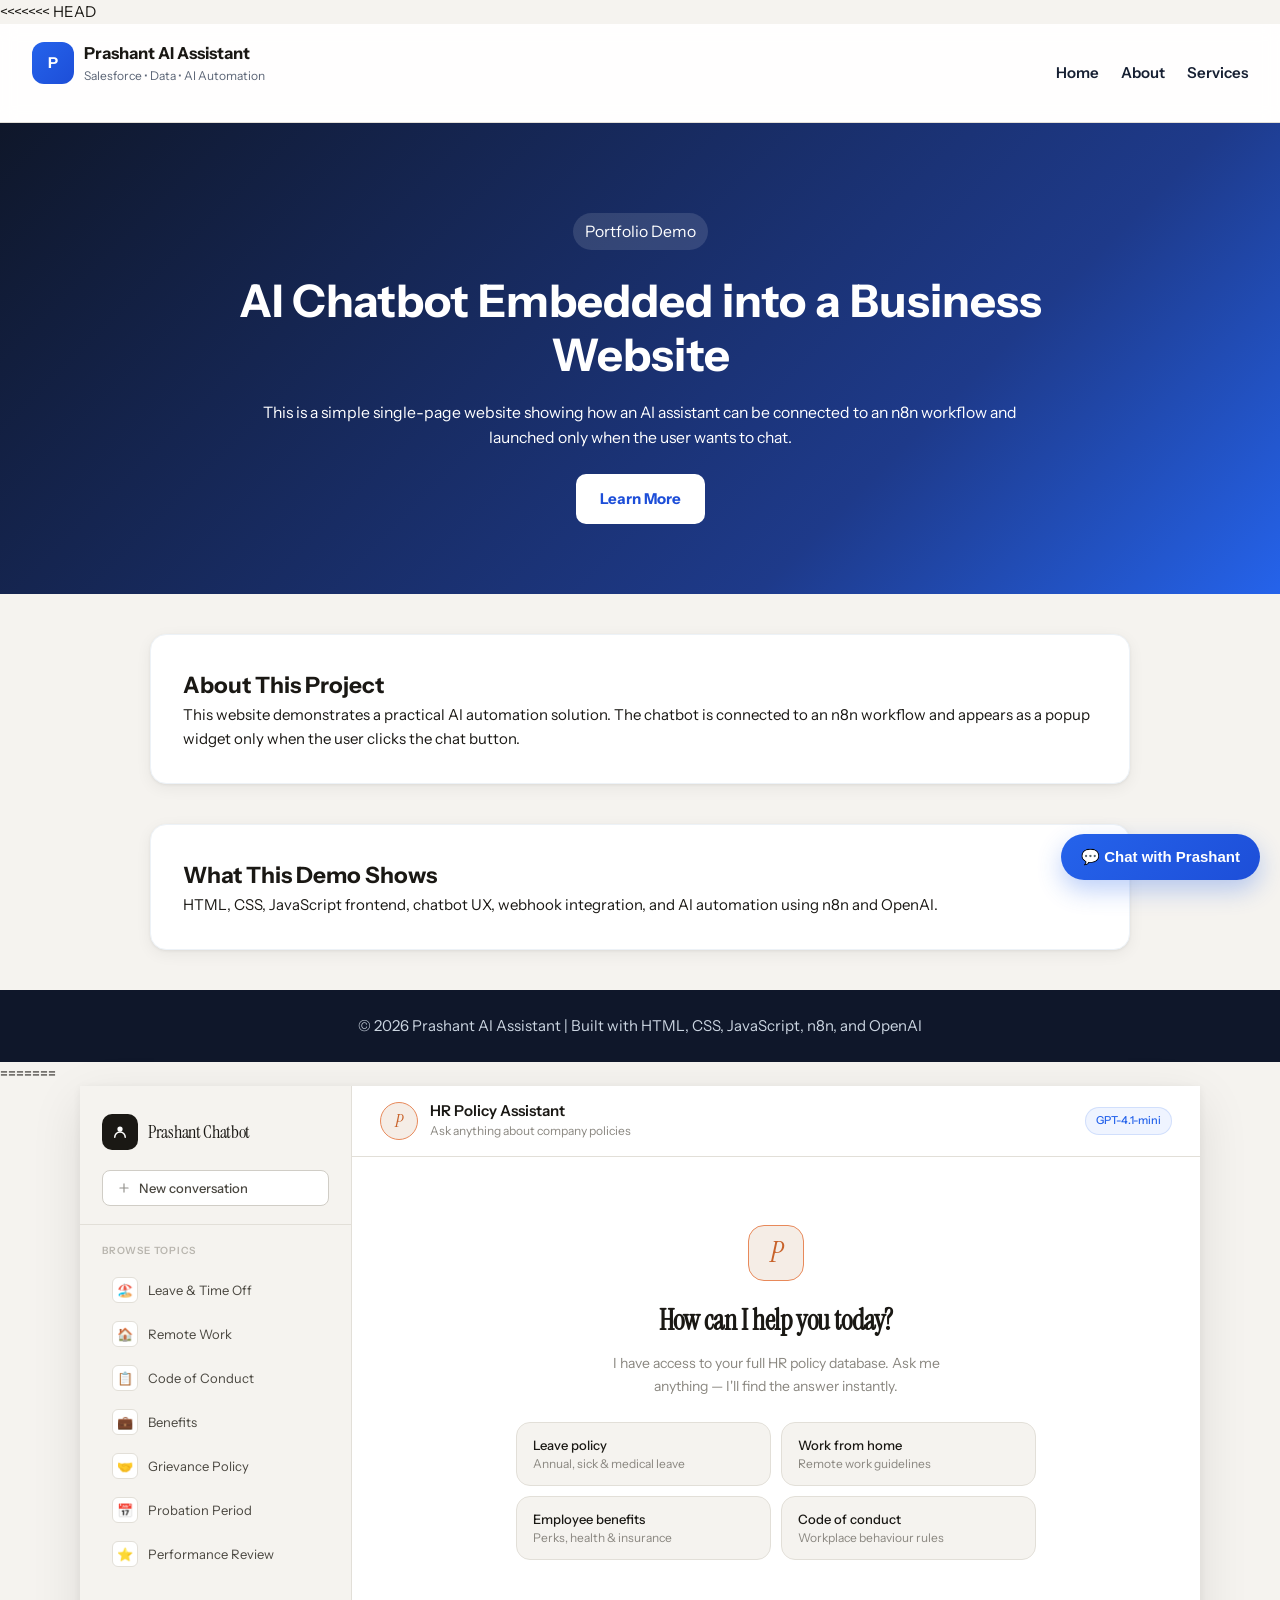
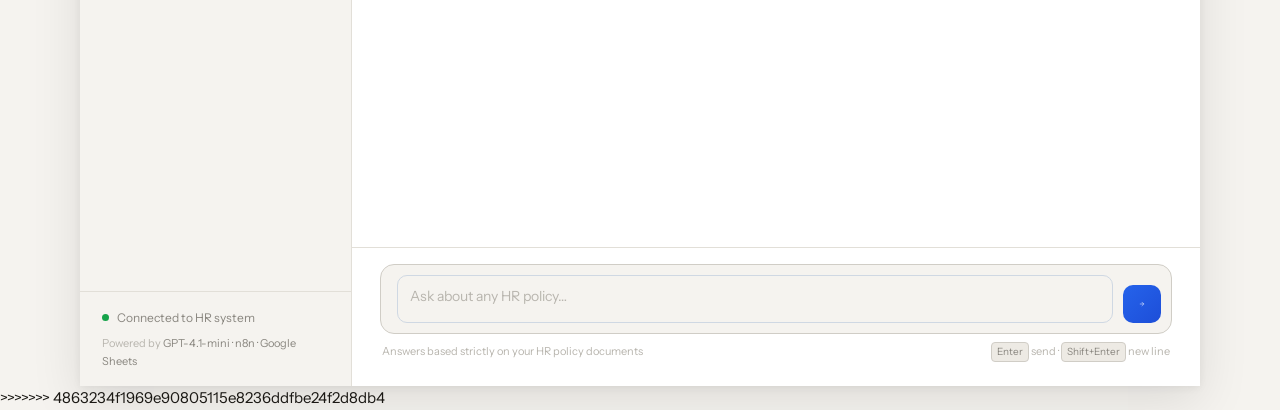
==== commit cef912fc: "Resolve merge conflict and keep latest website" ====
--- a/index.html
+++ b/index.html
@@ -1,6 +1,7 @@
 <!DOCTYPE html>
 <html lang="en">
 <head>
+<<<<<<< HEAD
   <meta charset="UTF-8" />
   <meta name="viewport" content="width=device-width, initial-scale=1.0" />
   <title>Prashant AI Assistant</title>
@@ -122,4 +123,617 @@
 
   <script src="script.js"></script>
 </body>
-</html>+</html>
+=======
+<meta charset="UTF-8"/>
+<meta name="viewport" content="width=device-width, initial-scale=1.0"/>
+<title>Prashant Chatbot — HR Assistant</title>
+<link rel="preconnect" href="https://fonts.googleapis.com"/>
+<link rel="preconnect" href="https://fonts.gstatic.com" crossorigin/>
+<link href="https://fonts.googleapis.com/css2?family=Instrument+Sans:wght@400;500;600&family=Instrument+Serif:ital@0;1&display=swap" rel="stylesheet"/>
+<style>
+*,*::before,*::after{box-sizing:border-box;margin:0;padding:0}
+
+:root{
+  --bg:#f5f3ef;
+  --bg2:#edeae4;
+  --white:#ffffff;
+  --ink:#1a1814;
+  --ink2:#4a4740;
+  --ink3:#8a8780;
+  --ink4:#b8b5ae;
+  --accent:#c8622a;
+  --accent-light:#f5ede6;
+  --accent-mid:#e8895a;
+  --blue:#2563eb;
+  --blue-light:#eff4ff;
+  --green:#16a34a;
+  --green-light:#f0fdf4;
+  --border:#e2dfd8;
+  --border2:#d0cdc6;
+  --shadow:0 1px 3px rgba(0,0,0,.06),0 4px 16px rgba(0,0,0,.06);
+  --shadow-lg:0 2px 8px rgba(0,0,0,.06),0 16px 48px rgba(0,0,0,.10);
+  --r:14px;
+  --r-sm:8px;
+  --r-pill:999px;
+  --sans:'Instrument Sans',sans-serif;
+  --serif:'Instrument Serif',serif;
+}
+
+html,body{height:100%;background:var(--bg);font-family:var(--sans);font-size:15px;color:var(--ink);-webkit-font-smoothing:antialiased}
+
+/* ═══ LAYOUT ═══ */
+.shell{
+  display:grid;
+  grid-template-columns:272px 1fr;
+  height:100vh;
+  max-width:1120px;
+  margin:0 auto;
+  background:var(--white);
+  box-shadow:var(--shadow-lg);
+}
+
+/* ═══ SIDEBAR ═══ */
+.sidebar{
+  display:flex;
+  flex-direction:column;
+  background:var(--bg);
+  border-right:1px solid var(--border);
+  overflow:hidden;
+}
+
+.sidebar-top{
+  padding:28px 22px 18px;
+  border-bottom:1px solid var(--border);
+}
+
+.brand{
+  display:flex;
+  align-items:center;
+  gap:10px;
+  margin-bottom:20px;
+}
+
+.brand-icon{
+  width:36px;height:36px;
+  border-radius:10px;
+  background:var(--ink);
+  display:flex;align-items:center;justify-content:center;
+  flex-shrink:0;
+}
+.brand-icon svg{width:18px;height:18px}
+
+.brand-name{
+  font-family:var(--serif);
+  font-size:18px;
+  color:var(--ink);
+  letter-spacing:-0.3px;
+}
+
+.new-chat{
+  display:flex;
+  align-items:center;
+  gap:8px;
+  width:100%;
+  padding:9px 14px;
+  background:var(--white);
+  border:1px solid var(--border2);
+  border-radius:var(--r-sm);
+  font-family:var(--sans);
+  font-size:13px;
+  font-weight:500;
+  color:var(--ink2);
+  cursor:pointer;
+  transition:all .15s;
+}
+.new-chat:hover{background:var(--ink);color:#fff;border-color:var(--ink)}
+.new-chat svg{width:14px;height:14px;opacity:.6;transition:opacity .15s}
+.new-chat:hover svg{opacity:1}
+
+.sidebar-section{
+  padding:18px 22px 8px;
+}
+.sidebar-label{
+  font-size:10px;
+  font-weight:600;
+  letter-spacing:.08em;
+  text-transform:uppercase;
+  color:var(--ink4);
+  margin-bottom:10px;
+}
+
+.topic-list{display:flex;flex-direction:column;gap:2px}
+
+.topic-btn{
+  display:flex;
+  align-items:center;
+  gap:10px;
+  padding:8px 10px;
+  border-radius:var(--r-sm);
+  font-size:13px;
+  color:var(--ink2);
+  background:none;
+  border:none;
+  cursor:pointer;
+  font-family:var(--sans);
+  text-align:left;
+  transition:background .12s,color .12s;
+  width:100%;
+}
+.topic-btn:hover{background:var(--bg2);color:var(--ink)}
+.t-icon{
+  width:26px;height:26px;
+  border-radius:6px;
+  background:var(--white);
+  border:1px solid var(--border);
+  display:flex;align-items:center;justify-content:center;
+  font-size:13px;
+  flex-shrink:0;
+}
+
+.sidebar-footer{
+  margin-top:auto;
+  padding:16px 22px;
+  border-top:1px solid var(--border);
+}
+.status-row{
+  display:flex;align-items:center;gap:8px;
+  font-size:12px;color:var(--ink3);
+}
+.status-dot{
+  width:7px;height:7px;border-radius:50%;
+  background:var(--green);
+  animation:breathe 2.5s ease-in-out infinite;
+}
+@keyframes breathe{0%,100%{opacity:1}50%{opacity:.4}}
+.powered{margin-top:8px;font-size:11px;color:var(--ink4)}
+.powered span{color:var(--ink3)}
+
+/* ═══ MAIN ═══ */
+.main{display:flex;flex-direction:column;height:100vh;overflow:hidden}
+
+.topbar{
+  display:flex;
+  align-items:center;
+  justify-content:space-between;
+  padding:16px 28px;
+  border-bottom:1px solid var(--border);
+  flex-shrink:0;
+  background:var(--white);
+}
+.topbar-left{display:flex;align-items:center;gap:12px}
+.agent-av{
+  width:38px;height:38px;
+  border-radius:50%;
+  background:var(--accent-light);
+  border:1.5px solid var(--accent-mid);
+  display:flex;align-items:center;justify-content:center;
+  font-family:var(--serif);
+  font-style:italic;
+  font-size:17px;
+  color:var(--accent);
+}
+.topbar-name{font-size:15px;font-weight:600;color:var(--ink);line-height:1.2}
+.topbar-sub{font-size:12px;color:var(--ink3);margin-top:1px}
+.model-badge{
+  font-size:11px;font-weight:500;
+  padding:4px 10px;
+  background:var(--blue-light);
+  color:var(--blue);
+  border-radius:var(--r-pill);
+  border:1px solid rgba(37,99,235,.15);
+}
+
+/* Messages */
+.messages-wrap{
+  flex:1;
+  overflow-y:auto;
+  padding:32px 28px;
+  display:flex;
+  flex-direction:column;
+  gap:26px;
+  background:var(--white);
+  scroll-behavior:smooth;
+}
+.messages-wrap::-webkit-scrollbar{width:4px}
+.messages-wrap::-webkit-scrollbar-thumb{background:var(--border2);border-radius:4px}
+
+/* Welcome */
+.welcome{
+  text-align:center;
+  padding:36px 20px 16px;
+  animation:fadeIn .5s ease both;
+}
+.welcome-icon{
+  width:56px;height:56px;
+  border-radius:16px;
+  background:var(--accent-light);
+  border:1.5px solid var(--accent-mid);
+  display:flex;align-items:center;justify-content:center;
+  margin:0 auto 18px;
+  font-family:var(--serif);
+  font-style:italic;
+  font-size:28px;
+  color:var(--accent);
+}
+.welcome h2{
+  font-family:var(--serif);
+  font-size:28px;
+  letter-spacing:-.4px;
+  color:var(--ink);
+  margin-bottom:8px;
+}
+.welcome p{font-size:14px;color:var(--ink3);max-width:340px;margin:0 auto;line-height:1.65}
+
+.prompts-grid{
+  display:grid;
+  grid-template-columns:1fr 1fr;
+  gap:10px;
+  max-width:520px;
+  margin:24px auto 0;
+}
+.prompt-card{
+  padding:14px 16px;
+  background:var(--bg);
+  border:1px solid var(--border);
+  border-radius:var(--r);
+  cursor:pointer;
+  text-align:left;
+  font-family:var(--sans);
+  transition:all .15s;
+  animation:fadeUp .4s ease both;
+}
+.prompt-card:nth-child(1){animation-delay:.05s}
+.prompt-card:nth-child(2){animation-delay:.10s}
+.prompt-card:nth-child(3){animation-delay:.15s}
+.prompt-card:nth-child(4){animation-delay:.20s}
+.prompt-card:hover{background:var(--white);border-color:var(--accent-mid);box-shadow:0 2px 12px rgba(200,98,42,.10)}
+.prompt-card:hover .pc-arrow{opacity:1;transform:translateX(0)}
+.pc-title{font-size:13px;font-weight:500;color:var(--ink);margin-bottom:3px;display:flex;align-items:center;justify-content:space-between}
+.pc-arrow{opacity:0;transform:translateX(-4px);transition:all .15s;font-size:12px;color:var(--accent)}
+.pc-sub{font-size:12px;color:var(--ink3)}
+
+/* Message rows */
+.msg-group{
+  display:flex;
+  gap:12px;
+  animation:fadeUp .25s ease both;
+}
+.msg-group.user{flex-direction:row-reverse}
+
+@keyframes fadeUp{from{opacity:0;transform:translateY(12px)}to{opacity:1;transform:translateY(0)}}
+@keyframes fadeIn{from{opacity:0}to{opacity:1}}
+
+.msg-av{
+  width:32px;height:32px;flex-shrink:0;
+  border-radius:50%;
+  display:flex;align-items:center;justify-content:center;
+  font-size:12px;font-weight:600;
+  margin-top:2px;
+}
+.msg-group.bot .msg-av{background:var(--accent-light);border:1.5px solid var(--accent-mid);color:var(--accent);font-family:var(--serif);font-style:italic;font-size:15px}
+.msg-group.user .msg-av{background:var(--ink);color:#fff;font-size:11px}
+
+.msg-body{flex:1;min-width:0}
+.msg-name{font-size:12px;font-weight:600;color:var(--ink3);margin-bottom:5px;letter-spacing:.02em}
+.msg-group.user .msg-name{text-align:right}
+
+.bubble{
+  display:inline-block;
+  padding:12px 16px;
+  font-size:14px;
+  line-height:1.65;
+  border-radius:var(--r);
+  max-width:100%;
+}
+.msg-group.bot .bubble{
+  background:var(--bg);
+  border:1px solid var(--border);
+  color:var(--ink);
+  border-top-left-radius:4px;
+}
+.msg-group.user .bubble{
+  background:var(--ink);
+  color:#fff;
+  border-top-right-radius:4px;
+  float:right;
+  clear:both;
+}
+.msg-group.user .msg-body{display:flex;flex-direction:column;align-items:flex-end}
+
+/* Typing */
+.typing-dots{display:flex;gap:5px;align-items:center;padding:4px 0}
+.typing-dots span{
+  width:7px;height:7px;
+  border-radius:50%;
+  background:var(--ink4);
+  animation:bob 1.2s infinite ease-in-out;
+}
+.typing-dots span:nth-child(2){animation-delay:.16s}
+.typing-dots span:nth-child(3){animation-delay:.32s}
+@keyframes bob{0%,60%,100%{transform:translateY(0);background:var(--ink4)}30%{transform:translateY(-6px);background:var(--accent)}}
+
+/* Input */
+.input-zone{
+  padding:16px 28px 24px;
+  border-top:1px solid var(--border);
+  background:var(--white);
+  flex-shrink:0;
+}
+.input-box{
+  display:flex;
+  align-items:flex-end;
+  gap:10px;
+  background:var(--bg);
+  border:1.5px solid var(--border2);
+  border-radius:var(--r);
+  padding:10px 10px 10px 16px;
+  transition:border-color .15s,box-shadow .15s;
+}
+.input-box:focus-within{
+  border-color:var(--ink);
+  box-shadow:0 0 0 3px rgba(26,24,20,.06);
+}
+textarea{
+  flex:1;
+  background:none;
+  border:none;
+  outline:none;
+  font-family:var(--sans);
+  font-size:14px;
+  color:var(--ink);
+  resize:none;
+  line-height:1.55;
+  max-height:130px;
+  overflow-y:auto;
+  padding:2px 0;
+}
+textarea::placeholder{color:var(--ink4)}
+
+.send{
+  width:38px;height:38px;
+  border-radius:10px;
+  background:var(--ink);
+  border:none;
+  cursor:pointer;
+  display:flex;align-items:center;justify-content:center;
+  flex-shrink:0;
+  transition:background .15s,transform .1s,opacity .15s;
+}
+.send:hover:not(:disabled){background:#333}
+.send:active:not(:disabled){transform:scale(.94)}
+.send:disabled{opacity:.3;cursor:not-allowed}
+.send svg{width:16px;height:16px}
+
+.input-hint{
+  display:flex;
+  justify-content:space-between;
+  align-items:center;
+  margin-top:8px;
+  font-size:11px;
+  color:var(--ink4);
+  padding:0 2px;
+}
+kbd{
+  display:inline-block;
+  padding:1px 5px;
+  background:var(--bg2);
+  border:1px solid var(--border2);
+  border-radius:4px;
+  font-size:10px;
+  font-family:var(--sans);
+  color:var(--ink3);
+}
+
+@media(max-width:680px){
+  .shell{grid-template-columns:1fr}
+  .sidebar{display:none}
+  .topbar{padding:12px 16px}
+  .messages-wrap{padding:20px 16px}
+  .input-zone{padding:12px 16px 20px}
+  .prompts-grid{grid-template-columns:1fr}
+}
+</style>
+</head>
+<body>
+
+<div class="shell">
+
+  <!-- SIDEBAR -->
+  <aside class="sidebar">
+    <div class="sidebar-top">
+      <div class="brand">
+        <div class="brand-icon">
+          <svg viewBox="0 0 24 24" fill="none" xmlns="http://www.w3.org/2000/svg">
+            <circle cx="12" cy="8" r="3.5" fill="white"/>
+            <path d="M5 19c0-3.87 3.13-7 7-7s7 3.13 7 7" stroke="white" stroke-width="2" stroke-linecap="round"/>
+          </svg>
+        </div>
+        <span class="brand-name">Prashant Chatbot</span>
+      </div>
+      <button class="new-chat" onclick="clearChat()">
+        <svg viewBox="0 0 24 24" fill="none" xmlns="http://www.w3.org/2000/svg">
+          <path d="M12 5v14M5 12h14" stroke="currentColor" stroke-width="2" stroke-linecap="round"/>
+        </svg>
+        New conversation
+      </button>
+    </div>
+
+    <div class="sidebar-section">
+      <div class="sidebar-label">Browse topics</div>
+      <div class="topic-list">
+        <button class="topic-btn" onclick="askTopic('What is the leave policy?')"><span class="t-icon">🏖️</span>Leave &amp; Time Off</button>
+        <button class="topic-btn" onclick="askTopic('What are the work from home rules?')"><span class="t-icon">🏠</span>Remote Work</button>
+        <button class="topic-btn" onclick="askTopic('What is the code of conduct?')"><span class="t-icon">📋</span>Code of Conduct</button>
+        <button class="topic-btn" onclick="askTopic('What are the employee benefits?')"><span class="t-icon">💼</span>Benefits</button>
+        <button class="topic-btn" onclick="askTopic('What is the grievance policy?')"><span class="t-icon">🤝</span>Grievance Policy</button>
+        <button class="topic-btn" onclick="askTopic('What is the probation period policy?')"><span class="t-icon">📅</span>Probation Period</button>
+        <button class="topic-btn" onclick="askTopic('How does the performance review work?')"><span class="t-icon">⭐</span>Performance Review</button>
+      </div>
+    </div>
+
+    <div class="sidebar-footer">
+      <div class="status-row">
+        <div class="status-dot"></div>
+        Connected to HR system
+      </div>
+      <div class="powered">Powered by <span>GPT-4.1-mini · n8n · Google Sheets</span></div>
+    </div>
+  </aside>
+
+  <!-- MAIN -->
+  <div class="main">
+
+    <div class="topbar">
+      <div class="topbar-left">
+        <div class="agent-av">P</div>
+        <div>
+          <div class="topbar-name">HR Policy Assistant</div>
+          <div class="topbar-sub">Ask anything about company policies</div>
+        </div>
+      </div>
+      <div class="model-badge">GPT-4.1-mini</div>
+    </div>
+
+    <div class="messages-wrap" id="messages">
+      <div class="welcome" id="welcome">
+        <div class="welcome-icon">P</div>
+        <h2>How can I help you today?</h2>
+        <p>I have access to your full HR policy database. Ask me anything — I'll find the answer instantly.</p>
+        <div class="prompts-grid">
+          <button class="prompt-card" onclick="usePrompt('What is the leave policy?')">
+            <div class="pc-title">Leave policy <span class="pc-arrow">→</span></div>
+            <div class="pc-sub">Annual, sick &amp; medical leave</div>
+          </button>
+          <button class="prompt-card" onclick="usePrompt('What are the work from home rules?')">
+            <div class="pc-title">Work from home <span class="pc-arrow">→</span></div>
+            <div class="pc-sub">Remote work guidelines</div>
+          </button>
+          <button class="prompt-card" onclick="usePrompt('What are the employee benefits?')">
+            <div class="pc-title">Employee benefits <span class="pc-arrow">→</span></div>
+            <div class="pc-sub">Perks, health &amp; insurance</div>
+          </button>
+          <button class="prompt-card" onclick="usePrompt('What is the code of conduct?')">
+            <div class="pc-title">Code of conduct <span class="pc-arrow">→</span></div>
+            <div class="pc-sub">Workplace behaviour rules</div>
+          </button>
+        </div>
+      </div>
+    </div>
+
+    <div class="input-zone">
+      <div class="input-box">
+        <textarea id="inp" rows="1" placeholder="Ask about any HR policy…" onkeydown="onKey(event)" oninput="resize(this)"></textarea>
+        <button class="send" id="sendBtn" onclick="send()" title="Send">
+          <svg viewBox="0 0 24 24" fill="none" xmlns="http://www.w3.org/2000/svg">
+            <path d="M5 12h14M12 5l7 7-7 7" stroke="white" stroke-width="2" stroke-linecap="round" stroke-linejoin="round"/>
+          </svg>
+        </button>
+      </div>
+      <div class="input-hint">
+        <span>Answers based strictly on your HR policy documents</span>
+        <span><kbd>Enter</kbd> send · <kbd>Shift+Enter</kbd> new line</span>
+      </div>
+    </div>
+
+  </div>
+</div>
+
+<script>
+const HOOK = 'https://gerotoone.n8n-wsk.com/webhook/e9af0c64-4ff2-462b-965d-ab16f5fd83fd';
+const sid  = 'sid_' + Math.random().toString(36).slice(2,11);
+let busy = false;
+
+function resize(el){el.style.height='auto';el.style.height=Math.min(el.scrollHeight,130)+'px'}
+function onKey(e){if(e.key==='Enter'&&!e.shiftKey){e.preventDefault();send()}}
+function usePrompt(q){document.getElementById('inp').value=q;send()}
+function askTopic(q){document.getElementById('inp').value=q;send()}
+
+function hideWelcome(){const w=document.getElementById('welcome');if(w)w.remove()}
+function scrollEnd(){const m=document.getElementById('messages');m.scrollTop=m.scrollHeight}
+
+function addMsg(role,html){
+  hideWelcome();
+  const wrap=document.getElementById('messages');
+  const g=document.createElement('div'); g.className='msg-group '+role;
+  const av=document.createElement('div'); av.className='msg-av'; av.textContent=role==='bot'?'P':'You';
+  const body=document.createElement('div'); body.className='msg-body';
+  const nm=document.createElement('div'); nm.className='msg-name'; nm.textContent=role==='bot'?'Prashant Chatbot':'You';
+  const bub=document.createElement('div'); bub.className='bubble'; bub.innerHTML=html;
+  body.appendChild(nm); body.appendChild(bub);
+  g.appendChild(av); g.appendChild(body);
+  wrap.appendChild(g); scrollEnd();
+  return g;
+}
+
+function showTyping(){
+  const wrap=document.getElementById('messages');
+  const g=document.createElement('div'); g.className='msg-group bot'; g.id='typing-row';
+  const av=document.createElement('div'); av.className='msg-av'; av.textContent='P';
+  const body=document.createElement('div'); body.className='msg-body';
+  const nm=document.createElement('div'); nm.className='msg-name'; nm.textContent='Prashant Chatbot';
+  const bub=document.createElement('div'); bub.className='bubble';
+  bub.innerHTML='<div class="typing-dots"><span></span><span></span><span></span></div>';
+  body.appendChild(nm); body.appendChild(bub);
+  g.appendChild(av); g.appendChild(body);
+  wrap.appendChild(g); scrollEnd();
+}
+
+function removeTyping(){const t=document.getElementById('typing-row');if(t)t.remove()}
+
+function fmt(t){
+  return t
+    .replace(/&/g,'&amp;').replace(/</g,'&lt;').replace(/>/g,'&gt;')
+    .replace(/\*\*(.*?)\*\*/g,'<strong>$1</strong>')
+    .replace(/\n/g,'<br>');
+}
+
+async function send(){
+  if(busy)return;
+  const inp=document.getElementById('inp');
+  const text=inp.value.trim(); if(!text)return;
+  addMsg('user',fmt(text));
+  inp.value=''; inp.style.height='auto';
+  busy=true; document.getElementById('sendBtn').disabled=true;
+  showTyping();
+  try{
+    const res=await fetch(HOOK, { method: 'POST', headers: { 'Content-Type': 'application/json' }, body: JSON.stringify({ chatInput: text, sessionId: sid }) }); removeTyping();
+    if(!res.ok)throw new Error('HTTP '+res.status);
+    const data=await res.json();
+    let reply='';
+    if(typeof data==='string')reply=data;
+    else if(data.output)reply=data.output;
+    else if(data.text)reply=data.text;
+    else if(data.message)reply=data.message;
+    else if(Array.isArray(data)&&data[0])reply=data[0].output||data[0].text||JSON.stringify(data[0]);
+    else reply=JSON.stringify(data);
+    addMsg('bot',fmt(reply));
+  }catch(err){
+    removeTyping();
+    addMsg('bot','<span style="color:var(--accent)">⚠</span> Could not reach the HR system. Please try again in a moment.');
+    console.error(err);
+  }
+  busy=false; document.getElementById('sendBtn').disabled=false; inp.focus();
+}
+
+function clearChat(){
+  const m=document.getElementById('messages'); m.innerHTML='';
+  const w=document.createElement('div'); w.className='welcome'; w.id='welcome';
+  w.innerHTML=`<div class="welcome-icon">P</div>
+    <h2>How can I help you today?</h2>
+    <p>I have access to your full HR policy database. Ask me anything — I'll find the answer instantly.</p>
+    <div class="prompts-grid">
+      <button class="prompt-card" onclick="usePrompt('What is the leave policy?')"><div class="pc-title">Leave policy <span class="pc-arrow">→</span></div><div class="pc-sub">Annual, sick &amp; medical leave</div></button>
+      <button class="prompt-card" onclick="usePrompt('What are the work from home rules?')"><div class="pc-title">Work from home <span class="pc-arrow">→</span></div><div class="pc-sub">Remote work guidelines</div></button>
+      <button class="prompt-card" onclick="usePrompt('What are the employee benefits?')"><div class="pc-title">Employee benefits <span class="pc-arrow">→</span></div><div class="pc-sub">Perks, health &amp; insurance</div></button>
+      <button class="prompt-card" onclick="usePrompt('What is the code of conduct?')"><div class="pc-title">Code of conduct <span class="pc-arrow">→</span></div><div class="pc-sub">Workplace behaviour rules</div></button>
+    </div>`;
+  m.appendChild(w);
+  document.getElementById('inp').focus();
+}
+
+document.getElementById('inp').focus();
+</script>
+</body>
+</html>
+>>>>>>> 4863234f1969e90805115e8236ddfbe24f2d8db4
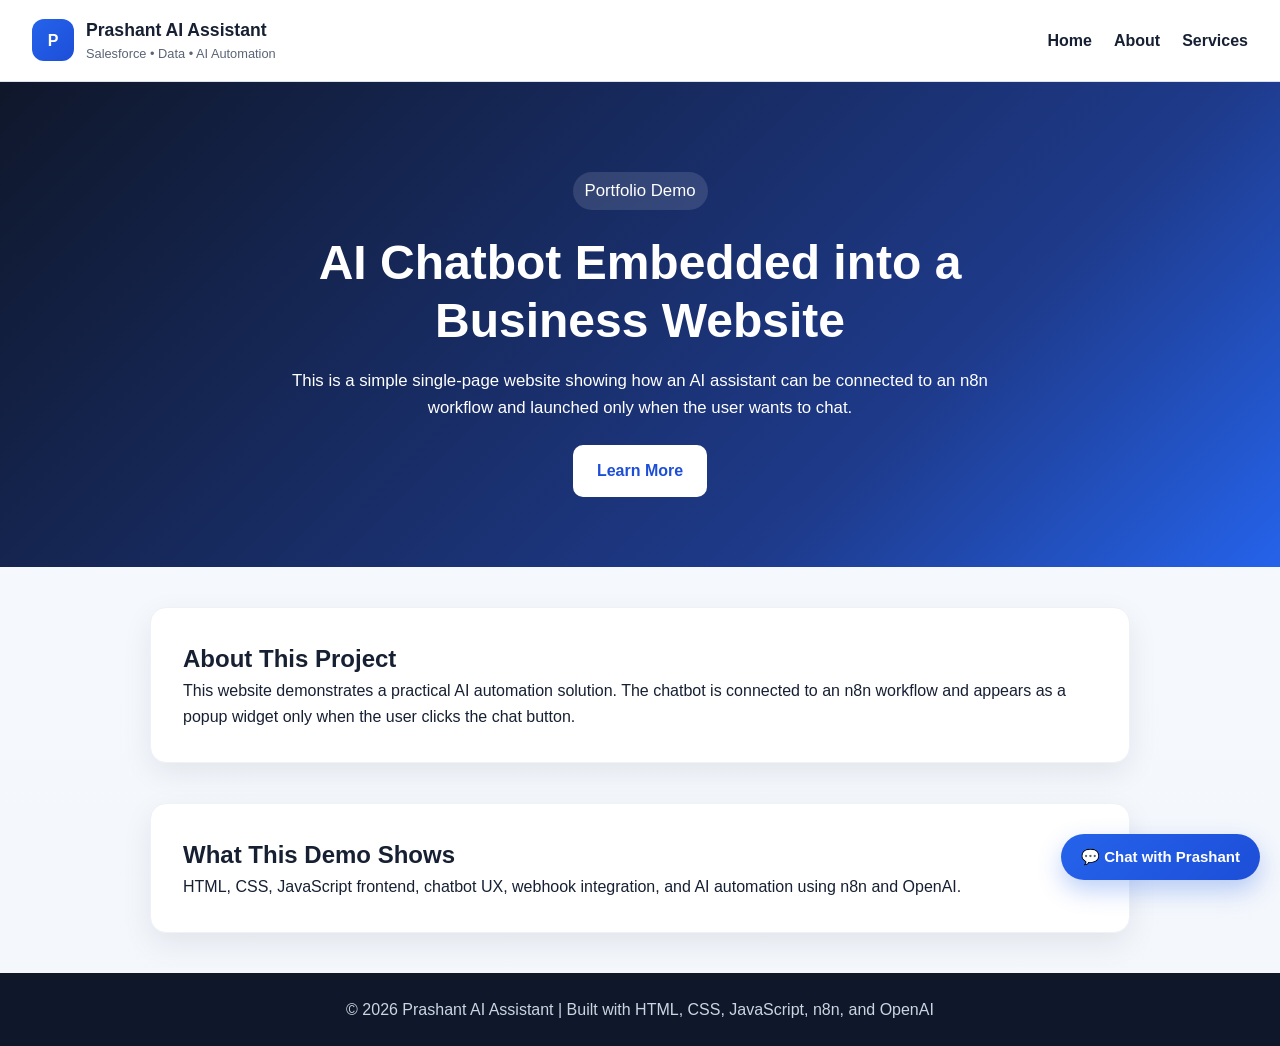
==== commit ae4a7059: "resolve merge conflict in index.html" ====
--- a/index.html
+++ b/index.html
@@ -1,7 +1,6 @@
 <!DOCTYPE html>
 <html lang="en">
 <head>
-<<<<<<< HEAD
   <meta charset="UTF-8" />
   <meta name="viewport" content="width=device-width, initial-scale=1.0" />
   <title>Prashant AI Assistant</title>
@@ -123,617 +122,4 @@
 
   <script src="script.js"></script>
 </body>
-</html>
-=======
-<meta charset="UTF-8"/>
-<meta name="viewport" content="width=device-width, initial-scale=1.0"/>
-<title>Prashant Chatbot — HR Assistant</title>
-<link rel="preconnect" href="https://fonts.googleapis.com"/>
-<link rel="preconnect" href="https://fonts.gstatic.com" crossorigin/>
-<link href="https://fonts.googleapis.com/css2?family=Instrument+Sans:wght@400;500;600&family=Instrument+Serif:ital@0;1&display=swap" rel="stylesheet"/>
-<style>
-*,*::before,*::after{box-sizing:border-box;margin:0;padding:0}
-
-:root{
-  --bg:#f5f3ef;
-  --bg2:#edeae4;
-  --white:#ffffff;
-  --ink:#1a1814;
-  --ink2:#4a4740;
-  --ink3:#8a8780;
-  --ink4:#b8b5ae;
-  --accent:#c8622a;
-  --accent-light:#f5ede6;
-  --accent-mid:#e8895a;
-  --blue:#2563eb;
-  --blue-light:#eff4ff;
-  --green:#16a34a;
-  --green-light:#f0fdf4;
-  --border:#e2dfd8;
-  --border2:#d0cdc6;
-  --shadow:0 1px 3px rgba(0,0,0,.06),0 4px 16px rgba(0,0,0,.06);
-  --shadow-lg:0 2px 8px rgba(0,0,0,.06),0 16px 48px rgba(0,0,0,.10);
-  --r:14px;
-  --r-sm:8px;
-  --r-pill:999px;
-  --sans:'Instrument Sans',sans-serif;
-  --serif:'Instrument Serif',serif;
-}
-
-html,body{height:100%;background:var(--bg);font-family:var(--sans);font-size:15px;color:var(--ink);-webkit-font-smoothing:antialiased}
-
-/* ═══ LAYOUT ═══ */
-.shell{
-  display:grid;
-  grid-template-columns:272px 1fr;
-  height:100vh;
-  max-width:1120px;
-  margin:0 auto;
-  background:var(--white);
-  box-shadow:var(--shadow-lg);
-}
-
-/* ═══ SIDEBAR ═══ */
-.sidebar{
-  display:flex;
-  flex-direction:column;
-  background:var(--bg);
-  border-right:1px solid var(--border);
-  overflow:hidden;
-}
-
-.sidebar-top{
-  padding:28px 22px 18px;
-  border-bottom:1px solid var(--border);
-}
-
-.brand{
-  display:flex;
-  align-items:center;
-  gap:10px;
-  margin-bottom:20px;
-}
-
-.brand-icon{
-  width:36px;height:36px;
-  border-radius:10px;
-  background:var(--ink);
-  display:flex;align-items:center;justify-content:center;
-  flex-shrink:0;
-}
-.brand-icon svg{width:18px;height:18px}
-
-.brand-name{
-  font-family:var(--serif);
-  font-size:18px;
-  color:var(--ink);
-  letter-spacing:-0.3px;
-}
-
-.new-chat{
-  display:flex;
-  align-items:center;
-  gap:8px;
-  width:100%;
-  padding:9px 14px;
-  background:var(--white);
-  border:1px solid var(--border2);
-  border-radius:var(--r-sm);
-  font-family:var(--sans);
-  font-size:13px;
-  font-weight:500;
-  color:var(--ink2);
-  cursor:pointer;
-  transition:all .15s;
-}
-.new-chat:hover{background:var(--ink);color:#fff;border-color:var(--ink)}
-.new-chat svg{width:14px;height:14px;opacity:.6;transition:opacity .15s}
-.new-chat:hover svg{opacity:1}
-
-.sidebar-section{
-  padding:18px 22px 8px;
-}
-.sidebar-label{
-  font-size:10px;
-  font-weight:600;
-  letter-spacing:.08em;
-  text-transform:uppercase;
-  color:var(--ink4);
-  margin-bottom:10px;
-}
-
-.topic-list{display:flex;flex-direction:column;gap:2px}
-
-.topic-btn{
-  display:flex;
-  align-items:center;
-  gap:10px;
-  padding:8px 10px;
-  border-radius:var(--r-sm);
-  font-size:13px;
-  color:var(--ink2);
-  background:none;
-  border:none;
-  cursor:pointer;
-  font-family:var(--sans);
-  text-align:left;
-  transition:background .12s,color .12s;
-  width:100%;
-}
-.topic-btn:hover{background:var(--bg2);color:var(--ink)}
-.t-icon{
-  width:26px;height:26px;
-  border-radius:6px;
-  background:var(--white);
-  border:1px solid var(--border);
-  display:flex;align-items:center;justify-content:center;
-  font-size:13px;
-  flex-shrink:0;
-}
-
-.sidebar-footer{
-  margin-top:auto;
-  padding:16px 22px;
-  border-top:1px solid var(--border);
-}
-.status-row{
-  display:flex;align-items:center;gap:8px;
-  font-size:12px;color:var(--ink3);
-}
-.status-dot{
-  width:7px;height:7px;border-radius:50%;
-  background:var(--green);
-  animation:breathe 2.5s ease-in-out infinite;
-}
-@keyframes breathe{0%,100%{opacity:1}50%{opacity:.4}}
-.powered{margin-top:8px;font-size:11px;color:var(--ink4)}
-.powered span{color:var(--ink3)}
-
-/* ═══ MAIN ═══ */
-.main{display:flex;flex-direction:column;height:100vh;overflow:hidden}
-
-.topbar{
-  display:flex;
-  align-items:center;
-  justify-content:space-between;
-  padding:16px 28px;
-  border-bottom:1px solid var(--border);
-  flex-shrink:0;
-  background:var(--white);
-}
-.topbar-left{display:flex;align-items:center;gap:12px}
-.agent-av{
-  width:38px;height:38px;
-  border-radius:50%;
-  background:var(--accent-light);
-  border:1.5px solid var(--accent-mid);
-  display:flex;align-items:center;justify-content:center;
-  font-family:var(--serif);
-  font-style:italic;
-  font-size:17px;
-  color:var(--accent);
-}
-.topbar-name{font-size:15px;font-weight:600;color:var(--ink);line-height:1.2}
-.topbar-sub{font-size:12px;color:var(--ink3);margin-top:1px}
-.model-badge{
-  font-size:11px;font-weight:500;
-  padding:4px 10px;
-  background:var(--blue-light);
-  color:var(--blue);
-  border-radius:var(--r-pill);
-  border:1px solid rgba(37,99,235,.15);
-}
-
-/* Messages */
-.messages-wrap{
-  flex:1;
-  overflow-y:auto;
-  padding:32px 28px;
-  display:flex;
-  flex-direction:column;
-  gap:26px;
-  background:var(--white);
-  scroll-behavior:smooth;
-}
-.messages-wrap::-webkit-scrollbar{width:4px}
-.messages-wrap::-webkit-scrollbar-thumb{background:var(--border2);border-radius:4px}
-
-/* Welcome */
-.welcome{
-  text-align:center;
-  padding:36px 20px 16px;
-  animation:fadeIn .5s ease both;
-}
-.welcome-icon{
-  width:56px;height:56px;
-  border-radius:16px;
-  background:var(--accent-light);
-  border:1.5px solid var(--accent-mid);
-  display:flex;align-items:center;justify-content:center;
-  margin:0 auto 18px;
-  font-family:var(--serif);
-  font-style:italic;
-  font-size:28px;
-  color:var(--accent);
-}
-.welcome h2{
-  font-family:var(--serif);
-  font-size:28px;
-  letter-spacing:-.4px;
-  color:var(--ink);
-  margin-bottom:8px;
-}
-.welcome p{font-size:14px;color:var(--ink3);max-width:340px;margin:0 auto;line-height:1.65}
-
-.prompts-grid{
-  display:grid;
-  grid-template-columns:1fr 1fr;
-  gap:10px;
-  max-width:520px;
-  margin:24px auto 0;
-}
-.prompt-card{
-  padding:14px 16px;
-  background:var(--bg);
-  border:1px solid var(--border);
-  border-radius:var(--r);
-  cursor:pointer;
-  text-align:left;
-  font-family:var(--sans);
-  transition:all .15s;
-  animation:fadeUp .4s ease both;
-}
-.prompt-card:nth-child(1){animation-delay:.05s}
-.prompt-card:nth-child(2){animation-delay:.10s}
-.prompt-card:nth-child(3){animation-delay:.15s}
-.prompt-card:nth-child(4){animation-delay:.20s}
-.prompt-card:hover{background:var(--white);border-color:var(--accent-mid);box-shadow:0 2px 12px rgba(200,98,42,.10)}
-.prompt-card:hover .pc-arrow{opacity:1;transform:translateX(0)}
-.pc-title{font-size:13px;font-weight:500;color:var(--ink);margin-bottom:3px;display:flex;align-items:center;justify-content:space-between}
-.pc-arrow{opacity:0;transform:translateX(-4px);transition:all .15s;font-size:12px;color:var(--accent)}
-.pc-sub{font-size:12px;color:var(--ink3)}
-
-/* Message rows */
-.msg-group{
-  display:flex;
-  gap:12px;
-  animation:fadeUp .25s ease both;
-}
-.msg-group.user{flex-direction:row-reverse}
-
-@keyframes fadeUp{from{opacity:0;transform:translateY(12px)}to{opacity:1;transform:translateY(0)}}
-@keyframes fadeIn{from{opacity:0}to{opacity:1}}
-
-.msg-av{
-  width:32px;height:32px;flex-shrink:0;
-  border-radius:50%;
-  display:flex;align-items:center;justify-content:center;
-  font-size:12px;font-weight:600;
-  margin-top:2px;
-}
-.msg-group.bot .msg-av{background:var(--accent-light);border:1.5px solid var(--accent-mid);color:var(--accent);font-family:var(--serif);font-style:italic;font-size:15px}
-.msg-group.user .msg-av{background:var(--ink);color:#fff;font-size:11px}
-
-.msg-body{flex:1;min-width:0}
-.msg-name{font-size:12px;font-weight:600;color:var(--ink3);margin-bottom:5px;letter-spacing:.02em}
-.msg-group.user .msg-name{text-align:right}
-
-.bubble{
-  display:inline-block;
-  padding:12px 16px;
-  font-size:14px;
-  line-height:1.65;
-  border-radius:var(--r);
-  max-width:100%;
-}
-.msg-group.bot .bubble{
-  background:var(--bg);
-  border:1px solid var(--border);
-  color:var(--ink);
-  border-top-left-radius:4px;
-}
-.msg-group.user .bubble{
-  background:var(--ink);
-  color:#fff;
-  border-top-right-radius:4px;
-  float:right;
-  clear:both;
-}
-.msg-group.user .msg-body{display:flex;flex-direction:column;align-items:flex-end}
-
-/* Typing */
-.typing-dots{display:flex;gap:5px;align-items:center;padding:4px 0}
-.typing-dots span{
-  width:7px;height:7px;
-  border-radius:50%;
-  background:var(--ink4);
-  animation:bob 1.2s infinite ease-in-out;
-}
-.typing-dots span:nth-child(2){animation-delay:.16s}
-.typing-dots span:nth-child(3){animation-delay:.32s}
-@keyframes bob{0%,60%,100%{transform:translateY(0);background:var(--ink4)}30%{transform:translateY(-6px);background:var(--accent)}}
-
-/* Input */
-.input-zone{
-  padding:16px 28px 24px;
-  border-top:1px solid var(--border);
-  background:var(--white);
-  flex-shrink:0;
-}
-.input-box{
-  display:flex;
-  align-items:flex-end;
-  gap:10px;
-  background:var(--bg);
-  border:1.5px solid var(--border2);
-  border-radius:var(--r);
-  padding:10px 10px 10px 16px;
-  transition:border-color .15s,box-shadow .15s;
-}
-.input-box:focus-within{
-  border-color:var(--ink);
-  box-shadow:0 0 0 3px rgba(26,24,20,.06);
-}
-textarea{
-  flex:1;
-  background:none;
-  border:none;
-  outline:none;
-  font-family:var(--sans);
-  font-size:14px;
-  color:var(--ink);
-  resize:none;
-  line-height:1.55;
-  max-height:130px;
-  overflow-y:auto;
-  padding:2px 0;
-}
-textarea::placeholder{color:var(--ink4)}
-
-.send{
-  width:38px;height:38px;
-  border-radius:10px;
-  background:var(--ink);
-  border:none;
-  cursor:pointer;
-  display:flex;align-items:center;justify-content:center;
-  flex-shrink:0;
-  transition:background .15s,transform .1s,opacity .15s;
-}
-.send:hover:not(:disabled){background:#333}
-.send:active:not(:disabled){transform:scale(.94)}
-.send:disabled{opacity:.3;cursor:not-allowed}
-.send svg{width:16px;height:16px}
-
-.input-hint{
-  display:flex;
-  justify-content:space-between;
-  align-items:center;
-  margin-top:8px;
-  font-size:11px;
-  color:var(--ink4);
-  padding:0 2px;
-}
-kbd{
-  display:inline-block;
-  padding:1px 5px;
-  background:var(--bg2);
-  border:1px solid var(--border2);
-  border-radius:4px;
-  font-size:10px;
-  font-family:var(--sans);
-  color:var(--ink3);
-}
-
-@media(max-width:680px){
-  .shell{grid-template-columns:1fr}
-  .sidebar{display:none}
-  .topbar{padding:12px 16px}
-  .messages-wrap{padding:20px 16px}
-  .input-zone{padding:12px 16px 20px}
-  .prompts-grid{grid-template-columns:1fr}
-}
-</style>
-</head>
-<body>
-
-<div class="shell">
-
-  <!-- SIDEBAR -->
-  <aside class="sidebar">
-    <div class="sidebar-top">
-      <div class="brand">
-        <div class="brand-icon">
-          <svg viewBox="0 0 24 24" fill="none" xmlns="http://www.w3.org/2000/svg">
-            <circle cx="12" cy="8" r="3.5" fill="white"/>
-            <path d="M5 19c0-3.87 3.13-7 7-7s7 3.13 7 7" stroke="white" stroke-width="2" stroke-linecap="round"/>
-          </svg>
-        </div>
-        <span class="brand-name">Prashant Chatbot</span>
-      </div>
-      <button class="new-chat" onclick="clearChat()">
-        <svg viewBox="0 0 24 24" fill="none" xmlns="http://www.w3.org/2000/svg">
-          <path d="M12 5v14M5 12h14" stroke="currentColor" stroke-width="2" stroke-linecap="round"/>
-        </svg>
-        New conversation
-      </button>
-    </div>
-
-    <div class="sidebar-section">
-      <div class="sidebar-label">Browse topics</div>
-      <div class="topic-list">
-        <button class="topic-btn" onclick="askTopic('What is the leave policy?')"><span class="t-icon">🏖️</span>Leave &amp; Time Off</button>
-        <button class="topic-btn" onclick="askTopic('What are the work from home rules?')"><span class="t-icon">🏠</span>Remote Work</button>
-        <button class="topic-btn" onclick="askTopic('What is the code of conduct?')"><span class="t-icon">📋</span>Code of Conduct</button>
-        <button class="topic-btn" onclick="askTopic('What are the employee benefits?')"><span class="t-icon">💼</span>Benefits</button>
-        <button class="topic-btn" onclick="askTopic('What is the grievance policy?')"><span class="t-icon">🤝</span>Grievance Policy</button>
-        <button class="topic-btn" onclick="askTopic('What is the probation period policy?')"><span class="t-icon">📅</span>Probation Period</button>
-        <button class="topic-btn" onclick="askTopic('How does the performance review work?')"><span class="t-icon">⭐</span>Performance Review</button>
-      </div>
-    </div>
-
-    <div class="sidebar-footer">
-      <div class="status-row">
-        <div class="status-dot"></div>
-        Connected to HR system
-      </div>
-      <div class="powered">Powered by <span>GPT-4.1-mini · n8n · Google Sheets</span></div>
-    </div>
-  </aside>
-
-  <!-- MAIN -->
-  <div class="main">
-
-    <div class="topbar">
-      <div class="topbar-left">
-        <div class="agent-av">P</div>
-        <div>
-          <div class="topbar-name">HR Policy Assistant</div>
-          <div class="topbar-sub">Ask anything about company policies</div>
-        </div>
-      </div>
-      <div class="model-badge">GPT-4.1-mini</div>
-    </div>
-
-    <div class="messages-wrap" id="messages">
-      <div class="welcome" id="welcome">
-        <div class="welcome-icon">P</div>
-        <h2>How can I help you today?</h2>
-        <p>I have access to your full HR policy database. Ask me anything — I'll find the answer instantly.</p>
-        <div class="prompts-grid">
-          <button class="prompt-card" onclick="usePrompt('What is the leave policy?')">
-            <div class="pc-title">Leave policy <span class="pc-arrow">→</span></div>
-            <div class="pc-sub">Annual, sick &amp; medical leave</div>
-          </button>
-          <button class="prompt-card" onclick="usePrompt('What are the work from home rules?')">
-            <div class="pc-title">Work from home <span class="pc-arrow">→</span></div>
-            <div class="pc-sub">Remote work guidelines</div>
-          </button>
-          <button class="prompt-card" onclick="usePrompt('What are the employee benefits?')">
-            <div class="pc-title">Employee benefits <span class="pc-arrow">→</span></div>
-            <div class="pc-sub">Perks, health &amp; insurance</div>
-          </button>
-          <button class="prompt-card" onclick="usePrompt('What is the code of conduct?')">
-            <div class="pc-title">Code of conduct <span class="pc-arrow">→</span></div>
-            <div class="pc-sub">Workplace behaviour rules</div>
-          </button>
-        </div>
-      </div>
-    </div>
-
-    <div class="input-zone">
-      <div class="input-box">
-        <textarea id="inp" rows="1" placeholder="Ask about any HR policy…" onkeydown="onKey(event)" oninput="resize(this)"></textarea>
-        <button class="send" id="sendBtn" onclick="send()" title="Send">
-          <svg viewBox="0 0 24 24" fill="none" xmlns="http://www.w3.org/2000/svg">
-            <path d="M5 12h14M12 5l7 7-7 7" stroke="white" stroke-width="2" stroke-linecap="round" stroke-linejoin="round"/>
-          </svg>
-        </button>
-      </div>
-      <div class="input-hint">
-        <span>Answers based strictly on your HR policy documents</span>
-        <span><kbd>Enter</kbd> send · <kbd>Shift+Enter</kbd> new line</span>
-      </div>
-    </div>
-
-  </div>
-</div>
-
-<script>
-const HOOK = 'https://gerotoone.n8n-wsk.com/webhook/e9af0c64-4ff2-462b-965d-ab16f5fd83fd';
-const sid  = 'sid_' + Math.random().toString(36).slice(2,11);
-let busy = false;
-
-function resize(el){el.style.height='auto';el.style.height=Math.min(el.scrollHeight,130)+'px'}
-function onKey(e){if(e.key==='Enter'&&!e.shiftKey){e.preventDefault();send()}}
-function usePrompt(q){document.getElementById('inp').value=q;send()}
-function askTopic(q){document.getElementById('inp').value=q;send()}
-
-function hideWelcome(){const w=document.getElementById('welcome');if(w)w.remove()}
-function scrollEnd(){const m=document.getElementById('messages');m.scrollTop=m.scrollHeight}
-
-function addMsg(role,html){
-  hideWelcome();
-  const wrap=document.getElementById('messages');
-  const g=document.createElement('div'); g.className='msg-group '+role;
-  const av=document.createElement('div'); av.className='msg-av'; av.textContent=role==='bot'?'P':'You';
-  const body=document.createElement('div'); body.className='msg-body';
-  const nm=document.createElement('div'); nm.className='msg-name'; nm.textContent=role==='bot'?'Prashant Chatbot':'You';
-  const bub=document.createElement('div'); bub.className='bubble'; bub.innerHTML=html;
-  body.appendChild(nm); body.appendChild(bub);
-  g.appendChild(av); g.appendChild(body);
-  wrap.appendChild(g); scrollEnd();
-  return g;
-}
-
-function showTyping(){
-  const wrap=document.getElementById('messages');
-  const g=document.createElement('div'); g.className='msg-group bot'; g.id='typing-row';
-  const av=document.createElement('div'); av.className='msg-av'; av.textContent='P';
-  const body=document.createElement('div'); body.className='msg-body';
-  const nm=document.createElement('div'); nm.className='msg-name'; nm.textContent='Prashant Chatbot';
-  const bub=document.createElement('div'); bub.className='bubble';
-  bub.innerHTML='<div class="typing-dots"><span></span><span></span><span></span></div>';
-  body.appendChild(nm); body.appendChild(bub);
-  g.appendChild(av); g.appendChild(body);
-  wrap.appendChild(g); scrollEnd();
-}
-
-function removeTyping(){const t=document.getElementById('typing-row');if(t)t.remove()}
-
-function fmt(t){
-  return t
-    .replace(/&/g,'&amp;').replace(/</g,'&lt;').replace(/>/g,'&gt;')
-    .replace(/\*\*(.*?)\*\*/g,'<strong>$1</strong>')
-    .replace(/\n/g,'<br>');
-}
-
-async function send(){
-  if(busy)return;
-  const inp=document.getElementById('inp');
-  const text=inp.value.trim(); if(!text)return;
-  addMsg('user',fmt(text));
-  inp.value=''; inp.style.height='auto';
-  busy=true; document.getElementById('sendBtn').disabled=true;
-  showTyping();
-  try{
-    const res=await fetch(HOOK, { method: 'POST', headers: { 'Content-Type': 'application/json' }, body: JSON.stringify({ chatInput: text, sessionId: sid }) }); removeTyping();
-    if(!res.ok)throw new Error('HTTP '+res.status);
-    const data=await res.json();
-    let reply='';
-    if(typeof data==='string')reply=data;
-    else if(data.output)reply=data.output;
-    else if(data.text)reply=data.text;
-    else if(data.message)reply=data.message;
-    else if(Array.isArray(data)&&data[0])reply=data[0].output||data[0].text||JSON.stringify(data[0]);
-    else reply=JSON.stringify(data);
-    addMsg('bot',fmt(reply));
-  }catch(err){
-    removeTyping();
-    addMsg('bot','<span style="color:var(--accent)">⚠</span> Could not reach the HR system. Please try again in a moment.');
-    console.error(err);
-  }
-  busy=false; document.getElementById('sendBtn').disabled=false; inp.focus();
-}
-
-function clearChat(){
-  const m=document.getElementById('messages'); m.innerHTML='';
-  const w=document.createElement('div'); w.className='welcome'; w.id='welcome';
-  w.innerHTML=`<div class="welcome-icon">P</div>
-    <h2>How can I help you today?</h2>
-    <p>I have access to your full HR policy database. Ask me anything — I'll find the answer instantly.</p>
-    <div class="prompts-grid">
-      <button class="prompt-card" onclick="usePrompt('What is the leave policy?')"><div class="pc-title">Leave policy <span class="pc-arrow">→</span></div><div class="pc-sub">Annual, sick &amp; medical leave</div></button>
-      <button class="prompt-card" onclick="usePrompt('What are the work from home rules?')"><div class="pc-title">Work from home <span class="pc-arrow">→</span></div><div class="pc-sub">Remote work guidelines</div></button>
-      <button class="prompt-card" onclick="usePrompt('What are the employee benefits?')"><div class="pc-title">Employee benefits <span class="pc-arrow">→</span></div><div class="pc-sub">Perks, health &amp; insurance</div></button>
-      <button class="prompt-card" onclick="usePrompt('What is the code of conduct?')"><div class="pc-title">Code of conduct <span class="pc-arrow">→</span></div><div class="pc-sub">Workplace behaviour rules</div></button>
-    </div>`;
-  m.appendChild(w);
-  document.getElementById('inp').focus();
-}
-
-document.getElementById('inp').focus();
-</script>
-</body>
-</html>
->>>>>>> 4863234f1969e90805115e8236ddfbe24f2d8db4
+</html>
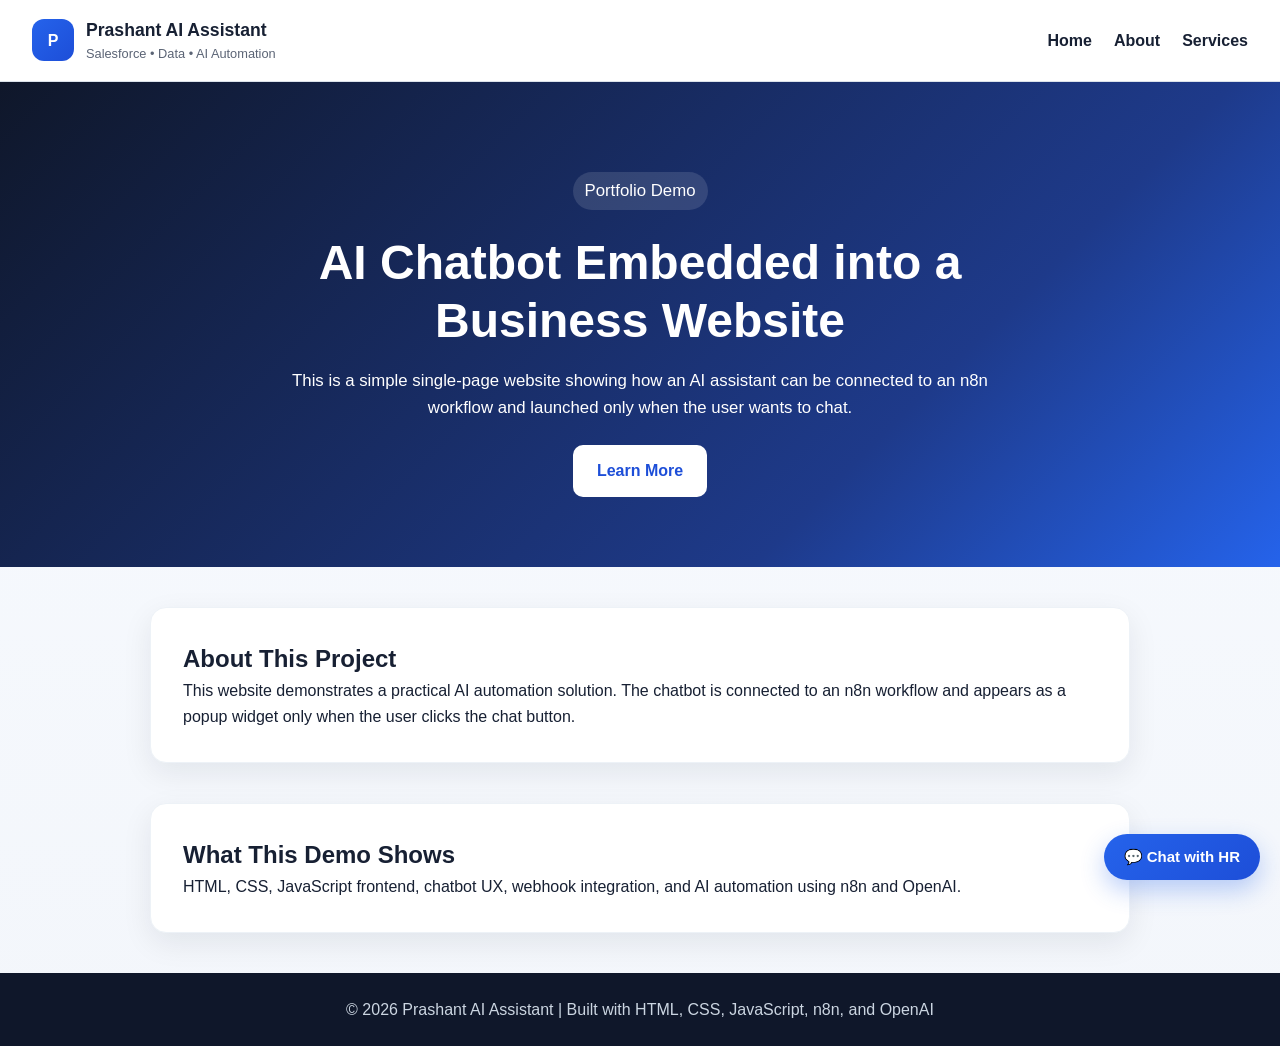
==== commit fa64c598: "feat: implement Layout C HR chatbot with sidebar topic navigation" ====
--- a/index.html
+++ b/index.html
@@ -59,67 +59,150 @@
   </footer>
 
   <!-- Floating Chat Button -->
-<button id="chatLauncher" class="chat-launcher">💬 Chat with Prashant</button>
-
-<!-- Chat Popup -->
-<div id="chatPopup" class="chat-popup hidden">
-  <div class="chat-popup-header">
-    <div>
-      <h3>Prashant AI Assistant</h3>
-      <p>Ask me anything</p>
+  <button id="chatLauncher" class="chat-launcher">💬 Chat with HR</button>
+
+  <!-- Chat Popup -->
+  <div id="chatPopup" class="chat-popup hidden">
+
+    <!-- Header -->
+    <div class="chat-popup-header">
+      <div class="header-brand">
+        <div class="header-avatar">🏢</div>
+        <div>
+          <h3>HR AI Assistant</h3>
+          <p>Online · Typically replies instantly</p>
+        </div>
+      </div>
+      <button id="closeChat" class="close-chat">✕</button>
     </div>
-    <button id="closeChat" class="close-chat">✕</button>
-  </div>
-
-  <!-- Quick Actions -->
-  <div class="chat-actions">
-    <label for="fileUpload" class="action-btn">📎 Upload File</label>
-    <button id="raiseTicketBtn" class="action-btn" type="button">🎫 Raise Ticket</button>
-    <button id="emailHrBtn" class="action-btn" type="button">✉️ Email HR</button>
-    <input
-      type="file"
-      id="fileUpload"
-      class="hidden-file"
-      accept=".pdf,.doc,.docx,.png,.jpg,.jpeg"
-    />
-  </div>
-
-  <!-- Hidden panels -->
-  <div id="ticketPanel" class="action-panel hidden">
-    <h4>Raise HR Ticket</h4>
-    <input type="text" id="ticketName" placeholder="Your name" />
-    <input type="email" id="ticketEmail" placeholder="Your email" />
-    <input type="text" id="ticketSubject" placeholder="Issue subject" />
-    <textarea id="ticketDescription" rows="3" placeholder="Describe the issue"></textarea>
-    <button id="submitTicketBtn" class="panel-submit-btn">Submit Ticket</button>
-  </div>
-
-  <div id="emailPanel" class="action-panel hidden">
-    <h4>Email HR</h4>
-    <input type="text" id="emailName" placeholder="Your name" />
-    <input type="email" id="emailFrom" placeholder="Your email" />
-    <input type="text" id="emailSubject" placeholder="Email subject" />
-    <textarea id="emailBody" rows="3" placeholder="Write your message"></textarea>
-    <button id="sendEmailBtn" class="panel-submit-btn">Send to HR</button>
-  </div>
-
-  <div id="messages" class="messages">
-    <div class="bot-message">
-      <strong>Prashant AI Assistant:</strong><br />
-      Hello! How can I help you today?
-    </div>
-  </div>
-
-  <div class="input-area">
-    <textarea id="inp" placeholder="Type your message..." rows="2"></textarea>
-    <button id="sendBtn">Send</button>
-  </div>
-
-  <div class="chat-help">
-    Press <strong>Enter</strong> to send
-  </div>
-</div>
+
+    <!-- Body: Sidebar + Chat Main -->
+    <div class="chat-body">
+
+      <!-- Sidebar -->
+      <div class="chat-sidebar">
+
+        <div class="sidebar-section-label">HR Topics</div>
+
+        <button class="sidebar-topic active" data-topic="leave">
+          <span class="sidebar-icon">📋</span>
+          <span>Leave & Attendance</span>
+        </button>
+        <button class="sidebar-topic" data-topic="payroll">
+          <span class="sidebar-icon">💰</span>
+          <span>Payroll & Salary</span>
+        </button>
+        <button class="sidebar-topic" data-topic="benefits">
+          <span class="sidebar-icon">🏥</span>
+          <span>Benefits</span>
+        </button>
+        <button class="sidebar-topic" data-topic="policies">
+          <span class="sidebar-icon">📜</span>
+          <span>HR Policies</span>
+        </button>
+        <button class="sidebar-topic" data-topic="onboarding">
+          <span class="sidebar-icon">🚀</span>
+          <span>Onboarding</span>
+        </button>
+        <button class="sidebar-topic" data-topic="training">
+          <span class="sidebar-icon">🎓</span>
+          <span>Training</span>
+        </button>
+        <button class="sidebar-topic" data-topic="performance">
+          <span class="sidebar-icon">📊</span>
+          <span>Performance</span>
+        </button>
+        <button class="sidebar-topic" data-topic="relations">
+          <span class="sidebar-icon">🤝</span>
+          <span>Employee Relations</span>
+        </button>
+
+        <div class="sidebar-section-label">Actions</div>
+
+        <label for="fileUpload" class="sidebar-topic sidebar-action">
+          <span class="sidebar-icon">📎</span>
+          <span>Upload File</span>
+        </label>
+        <button class="sidebar-topic sidebar-action" id="raiseTicketBtn" type="button">
+          <span class="sidebar-icon">🎫</span>
+          <span>Raise Ticket</span>
+        </button>
+        <button class="sidebar-topic sidebar-action" id="emailHrBtn" type="button">
+          <span class="sidebar-icon">✉️</span>
+          <span>Email HR</span>
+        </button>
+
+        <input
+          type="file"
+          id="fileUpload"
+          class="hidden-file"
+          accept=".pdf,.doc,.docx,.png,.jpg,.jpeg"
+        />
+      </div>
+
+      <!-- Chat Main -->
+      <div class="chat-main">
+
+        <!-- Topic Header -->
+        <div class="topic-header" id="topicHeader">
+          <span id="topicIcon">📋</span>
+          <div>
+            <strong id="topicTitle">Leave &amp; Attendance</strong>
+            <span id="topicDesc">Leave balances, applications and attendance tracking</span>
+          </div>
+        </div>
+
+        <!-- Quick Chips -->
+        <div class="quick-chips" id="quickChips">
+          <button class="chip">How many days leave do I have?</button>
+          <button class="chip">Apply for annual leave</button>
+          <button class="chip">Sick leave policy</button>
+          <button class="chip">WFH approval process</button>
+        </div>
+
+        <!-- Hidden Panels -->
+        <div id="ticketPanel" class="action-panel hidden">
+          <h4>🎫 Raise HR Ticket</h4>
+          <input type="text" id="ticketName" placeholder="Your name" />
+          <input type="email" id="ticketEmail" placeholder="Your email" />
+          <input type="text" id="ticketSubject" placeholder="Issue subject" />
+          <textarea id="ticketDescription" rows="3" placeholder="Describe the issue"></textarea>
+          <button id="submitTicketBtn" class="panel-submit-btn">Submit Ticket</button>
+        </div>
+
+        <div id="emailPanel" class="action-panel hidden">
+          <h4>✉️ Email HR</h4>
+          <input type="text" id="emailName" placeholder="Your name" />
+          <input type="email" id="emailFrom" placeholder="Your email" />
+          <input type="text" id="emailSubject" placeholder="Email subject" />
+          <textarea id="emailBody" rows="3" placeholder="Write your message"></textarea>
+          <button id="sendEmailBtn" class="panel-submit-btn">Send to HR</button>
+        </div>
+
+        <!-- Messages -->
+        <div id="messages" class="messages">
+          <div class="bot-message">
+            <strong>HR Assistant:</strong><br />
+            Hello! I'm your HR Assistant. Select a topic from the sidebar or type your question below. How can I help you today?
+          </div>
+        </div>
+
+        <!-- Input Area -->
+        <div class="input-area">
+          <textarea id="inp" placeholder="Ask about leave & attendance..." rows="2"></textarea>
+          <button id="sendBtn">Send</button>
+        </div>
+
+        <div class="chat-help">
+          Press <strong>Enter</strong> to send · <strong>Shift+Enter</strong> for new line
+        </div>
+
+      </div><!-- end chat-main -->
+
+    </div><!-- end chat-body -->
+
+  </div><!-- end chat-popup -->
 
   <script src="script.js"></script>
 </body>
-</html>+</html>
--- a/style.css
+++ b/style.css
@@ -12,9 +12,15 @@
   --border: #dbe2ea;
   --primary: #2563eb;
   --primary-dark: #1d4ed8;
+  --primary-light: #eff6ff;
   --bot-bg: #eef3f8;
   --shadow: 0 10px 30px rgba(15, 23, 42, 0.08);
   --radius: 16px;
+  --sidebar-bg: #0f172a;
+  --sidebar-text: #cbd5e1;
+  --sidebar-hover: rgba(255, 255, 255, 0.07);
+  --sidebar-active: #2563eb;
+  --sidebar-width: 175px;
 }
 
 html {
@@ -28,7 +34,7 @@
   line-height: 1.6;
 }
 
-/* Navbar */
+/* ── Navbar ── */
 .navbar {
   background: rgba(255, 255, 255, 0.92);
   backdrop-filter: blur(8px);
@@ -89,7 +95,7 @@
   cursor: pointer;
 }
 
-/* Hero */
+/* ── Hero ── */
 .hero {
   padding: 90px 20px 70px;
   background: linear-gradient(135deg, #0f172a, #1e3a8a 70%, #2563eb);
@@ -133,7 +139,7 @@
   font-weight: bold;
 }
 
-/* Sections */
+/* ── Sections ── */
 .about {
   max-width: 980px;
   margin: 40px auto;
@@ -144,7 +150,7 @@
   border: 1px solid #edf2f7;
 }
 
-/* Footer */
+/* ── Footer ── */
 .footer {
   text-align: center;
   background: #0f172a;
@@ -153,7 +159,7 @@
   margin-top: 40px;
 }
 
-/* Chat launcher */
+/* ── Chat Launcher Button ── */
 .chat-launcher {
   position: fixed;
   right: 20px;
@@ -168,18 +174,26 @@
   cursor: pointer;
   box-shadow: 0 10px 24px rgba(37, 99, 235, 0.3);
   z-index: 2000;
-}
-
-/* Chat popup */
+  transition: transform 0.2s, box-shadow 0.2s;
+}
+
+.chat-launcher:hover {
+  transform: translateY(-2px);
+  box-shadow: 0 14px 28px rgba(37, 99, 235, 0.4);
+}
+
+/* ── Chat Popup ── */
 .chat-popup {
   position: fixed;
   right: 20px;
   bottom: 80px;
-  width: 360px;
+  width: 620px;
   max-width: calc(100vw - 24px);
+  height: 580px;
+  max-height: calc(100vh - 100px);
   background: white;
   border-radius: 18px;
-  box-shadow: 0 16px 40px rgba(15, 23, 42, 0.2);
+  box-shadow: 0 20px 60px rgba(15, 23, 42, 0.22);
   overflow: hidden;
   border: 1px solid var(--border);
   z-index: 2001;
@@ -188,118 +202,285 @@
 }
 
 .hidden {
-  display: none;
-}
-
+  display: none !important;
+}
+
+/* ── Popup Header ── */
 .chat-popup-header {
   display: flex;
   justify-content: space-between;
   align-items: center;
   background: linear-gradient(135deg, var(--primary), var(--primary-dark));
   color: white;
-  padding: 16px;
+  padding: 14px 18px;
+  flex-shrink: 0;
+}
+
+.header-brand {
+  display: flex;
+  align-items: center;
+  gap: 11px;
+}
+
+.header-avatar {
+  width: 38px;
+  height: 38px;
+  border-radius: 11px;
+  background: rgba(255, 255, 255, 0.18);
+  display: flex;
+  align-items: center;
+  justify-content: center;
+  font-size: 18px;
 }
 
 .chat-popup-header h3 {
-  font-size: 16px;
+  font-size: 15px;
+  font-weight: 700;
   margin-bottom: 2px;
 }
 
 .chat-popup-header p {
-  font-size: 12px;
-  opacity: 0.9;
+  font-size: 11px;
+  opacity: 0.85;
 }
 
 .close-chat {
   background: rgba(255,255,255,0.15);
   color: white;
   border: none;
-  width: 34px;
-  height: 34px;
+  width: 32px;
+  height: 32px;
   border-radius: 50%;
   cursor: pointer;
-  font-size: 16px;
-}
-
-.chat-actions {
-  display: flex;
+  font-size: 15px;
+  display: flex;
+  align-items: center;
+  justify-content: center;
+  transition: background 0.2s;
+}
+
+.close-chat:hover {
+  background: rgba(255,255,255,0.28);
+}
+
+/* ── Chat Body (Sidebar + Main) ── */
+.chat-body {
+  display: flex;
+  flex: 1;
+  overflow: hidden;
+}
+
+/* ── Sidebar ── */
+.chat-sidebar {
+  width: var(--sidebar-width);
+  background: var(--sidebar-bg);
+  padding: 10px 8px;
+  display: flex;
+  flex-direction: column;
+  gap: 2px;
+  overflow-y: auto;
+  flex-shrink: 0;
+}
+
+.chat-sidebar::-webkit-scrollbar {
+  width: 4px;
+}
+.chat-sidebar::-webkit-scrollbar-track {
+  background: transparent;
+}
+.chat-sidebar::-webkit-scrollbar-thumb {
+  background: rgba(255,255,255,0.1);
+  border-radius: 4px;
+}
+
+.sidebar-section-label {
+  color: #475569;
+  font-size: 9.5px;
+  font-weight: 700;
+  text-transform: uppercase;
+  letter-spacing: 0.9px;
+  padding: 8px 8px 4px;
+}
+
+.sidebar-topic {
+  display: flex;
+  align-items: center;
   gap: 8px;
+  width: 100%;
+  padding: 8px 9px;
+  border: none;
+  border-radius: 9px;
+  background: transparent;
+  color: var(--sidebar-text);
+  font-size: 12.5px;
+  text-align: left;
+  cursor: pointer;
+  transition: background 0.15s, color 0.15s;
+  text-decoration: none;
+}
+
+.sidebar-topic:hover {
+  background: var(--sidebar-hover);
+  color: #f1f5f9;
+}
+
+.sidebar-topic.active {
+  background: var(--sidebar-active);
+  color: white;
+}
+
+.sidebar-action {
+  opacity: 0.85;
+}
+
+.sidebar-action:hover {
+  opacity: 1;
+}
+
+.sidebar-icon {
+  font-size: 14px;
+  width: 18px;
+  text-align: center;
+  flex-shrink: 0;
+}
+
+.hidden-file {
+  display: none;
+}
+
+/* ── Chat Main ── */
+.chat-main {
+  flex: 1;
+  display: flex;
+  flex-direction: column;
+  overflow: hidden;
+  background: #f8fafc;
+}
+
+/* ── Topic Header ── */
+.topic-header {
+  display: flex;
+  align-items: center;
+  gap: 10px;
+  padding: 11px 14px;
+  border-bottom: 1px solid var(--border);
+  background: white;
+  flex-shrink: 0;
+}
+
+.topic-header span:first-child {
+  font-size: 20px;
+}
+
+.topic-header strong {
+  display: block;
+  font-size: 13px;
+  color: #1e3a8a;
+  line-height: 1.3;
+}
+
+.topic-header span#topicDesc {
+  font-size: 11px;
+  color: var(--muted);
+}
+
+/* ── Quick Chips ── */
+.quick-chips {
+  display: flex;
+  flex-wrap: wrap;
+  gap: 6px;
+  padding: 9px 12px;
+  border-bottom: 1px solid var(--border);
+  background: white;
+  flex-shrink: 0;
+}
+
+.chip {
+  background: var(--primary-light);
+  color: var(--primary);
+  border: 1px solid #bfdbfe;
+  border-radius: 999px;
+  padding: 5px 11px;
+  font-size: 11.5px;
+  cursor: pointer;
+  font-weight: 500;
+  transition: background 0.15s, border-color 0.15s;
+  white-space: nowrap;
+}
+
+.chip:hover {
+  background: #dbeafe;
+  border-color: var(--primary);
+}
+
+/* ── Action Panels ── */
+.action-panel {
   padding: 12px 14px;
   border-bottom: 1px solid var(--border);
-  background: #f8fbff;
-  flex-wrap: wrap;
-}
-
-.action-btn {
-  display: inline-flex;
-  align-items: center;
-  justify-content: center;
-  background: white;
-  color: var(--text);
-  border: 1px solid var(--border);
-  border-radius: 999px;
-  padding: 8px 12px;
-  font-size: 13px;
-  cursor: pointer;
-  text-decoration: none;
-}
-
-.action-btn:hover {
-  border-color: var(--primary);
-  color: var(--primary);
-}
-
-.hidden-file {
-  display: none;
-}
-
-.action-panel {
-  padding: 14px;
-  border-bottom: 1px solid var(--border);
   background: #ffffff;
+  flex-shrink: 0;
 }
 
 .action-panel h4 {
   margin-bottom: 10px;
-  font-size: 14px;
+  font-size: 13px;
+  color: #1e3a8a;
 }
 
 .action-panel input,
 .action-panel textarea {
   width: 100%;
-  margin-bottom: 10px;
-  padding: 10px 12px;
+  margin-bottom: 8px;
+  padding: 9px 11px;
   border: 1px solid #cfd8e3;
-  border-radius: 10px;
-  font-size: 14px;
+  border-radius: 9px;
+  font-size: 13px;
   outline: none;
+  transition: border-color 0.15s;
+}
+
+.action-panel input:focus,
+.action-panel textarea:focus {
+  border-color: var(--primary);
 }
 
 .panel-submit-btn {
   background: linear-gradient(135deg, var(--primary), var(--primary-dark));
   color: white;
   border: none;
-  border-radius: 10px;
-  padding: 10px 14px;
+  border-radius: 9px;
+  padding: 9px 14px;
   cursor: pointer;
   font-weight: bold;
-}
-
+  font-size: 13px;
+}
+
+/* ── Messages ── */
 .messages {
-  height: 320px;
+  flex: 1;
   overflow-y: auto;
-  padding: 16px;
-  background: linear-gradient(to bottom, #f9fbff, #f5f8fc);
+  padding: 14px;
+  display: flex;
+  flex-direction: column;
+  gap: 10px;
+}
+
+.messages::-webkit-scrollbar {
+  width: 4px;
+}
+.messages::-webkit-scrollbar-thumb {
+  background: #dde7f0;
+  border-radius: 4px;
 }
 
 .bot-message,
 .user-message,
 .typing-message {
-  max-width: 82%;
-  margin-bottom: 14px;
-  padding: 12px 14px;
-  border-radius: 14px;
+  max-width: 84%;
+  padding: 10px 13px;
+  border-radius: 13px;
   line-height: 1.5;
+  font-size: 13px;
   word-wrap: break-word;
 }
 
@@ -308,12 +489,13 @@
   color: var(--text);
   border-top-left-radius: 4px;
   border: 1px solid #dde7f0;
+  align-self: flex-start;
 }
 
 .user-message {
   background: linear-gradient(135deg, var(--primary), var(--primary-dark));
   color: white;
-  margin-left: auto;
+  align-self: flex-end;
   border-top-right-radius: 4px;
 }
 
@@ -321,7 +503,8 @@
   background: var(--bot-bg);
   color: var(--muted);
   border: 1px solid #dde7f0;
-  width: fit-content;
+  border-top-left-radius: 4px;
+  align-self: flex-start;
 }
 
 .typing-dots {
@@ -338,42 +521,38 @@
   animation: bounce 1.2s infinite ease-in-out;
 }
 
-.typing-dots span:nth-child(2) {
-  animation-delay: 0.15s;
-}
-
-.typing-dots span:nth-child(3) {
-  animation-delay: 0.3s;
-}
+.typing-dots span:nth-child(2) { animation-delay: 0.15s; }
+.typing-dots span:nth-child(3) { animation-delay: 0.3s; }
 
 @keyframes bounce {
-  0%, 80%, 100% {
-    transform: translateY(0);
-    opacity: 0.5;
-  }
-  40% {
-    transform: translateY(-6px);
-    opacity: 1;
-  }
-}
-
+  0%, 80%, 100% { transform: translateY(0); opacity: 0.5; }
+  40%            { transform: translateY(-6px); opacity: 1; }
+}
+
+/* ── Input Area ── */
 .input-area {
   display: flex;
-  gap: 10px;
-  padding: 14px;
+  gap: 8px;
+  padding: 11px 13px;
   border-top: 1px solid var(--border);
   background: white;
+  flex-shrink: 0;
 }
 
 #inp {
   flex: 1;
   resize: none;
-  padding: 10px 12px;
+  padding: 9px 11px;
   border: 1px solid #cfd8e3;
   border-radius: 10px;
-  font-size: 14px;
-  min-height: 48px;
+  font-size: 13px;
+  min-height: 44px;
   outline: none;
+  transition: border-color 0.15s;
+}
+
+#inp:focus {
+  border-color: var(--primary);
 }
 
 #sendBtn {
@@ -384,15 +563,24 @@
   border-radius: 10px;
   cursor: pointer;
   font-weight: bold;
+  font-size: 13px;
+  transition: opacity 0.15s;
+}
+
+#sendBtn:disabled {
+  opacity: 0.6;
+  cursor: not-allowed;
 }
 
 .chat-help {
-  padding: 0 14px 14px;
+  padding: 0 13px 10px;
   color: var(--muted);
-  font-size: 12px;
-}
-
-/* Mobile */
+  font-size: 11px;
+  background: white;
+  flex-shrink: 0;
+}
+
+/* ── Mobile ── */
 @media (max-width: 768px) {
   .navbar {
     padding: 14px 18px;
@@ -430,18 +618,43 @@
     padding: 22px;
   }
 
-  .chat-popup {
-    right: 12px;
-    left: 12px;
-    bottom: 76px;
-    width: auto;
-  }
-
-  .messages {
-    height: 300px;
-  }
-
   .tagline {
     display: none;
   }
-}+
+  /* Popup goes full-width on mobile */
+  .chat-popup {
+    right: 0;
+    left: 0;
+    bottom: 70px;
+    width: 100%;
+    max-width: 100%;
+    border-radius: 18px 18px 0 0;
+    height: 75vh;
+    max-height: 75vh;
+  }
+
+  /* Sidebar shrinks to icon-only strip on mobile */
+  .chat-sidebar {
+    width: 46px;
+    padding: 8px 4px;
+  }
+
+  .sidebar-section-label {
+    display: none;
+  }
+
+  .sidebar-topic span:last-child {
+    display: none;
+  }
+
+  .sidebar-topic {
+    justify-content: center;
+    padding: 8px 4px;
+  }
+
+  .sidebar-icon {
+    width: auto;
+    font-size: 16px;
+  }
+}
